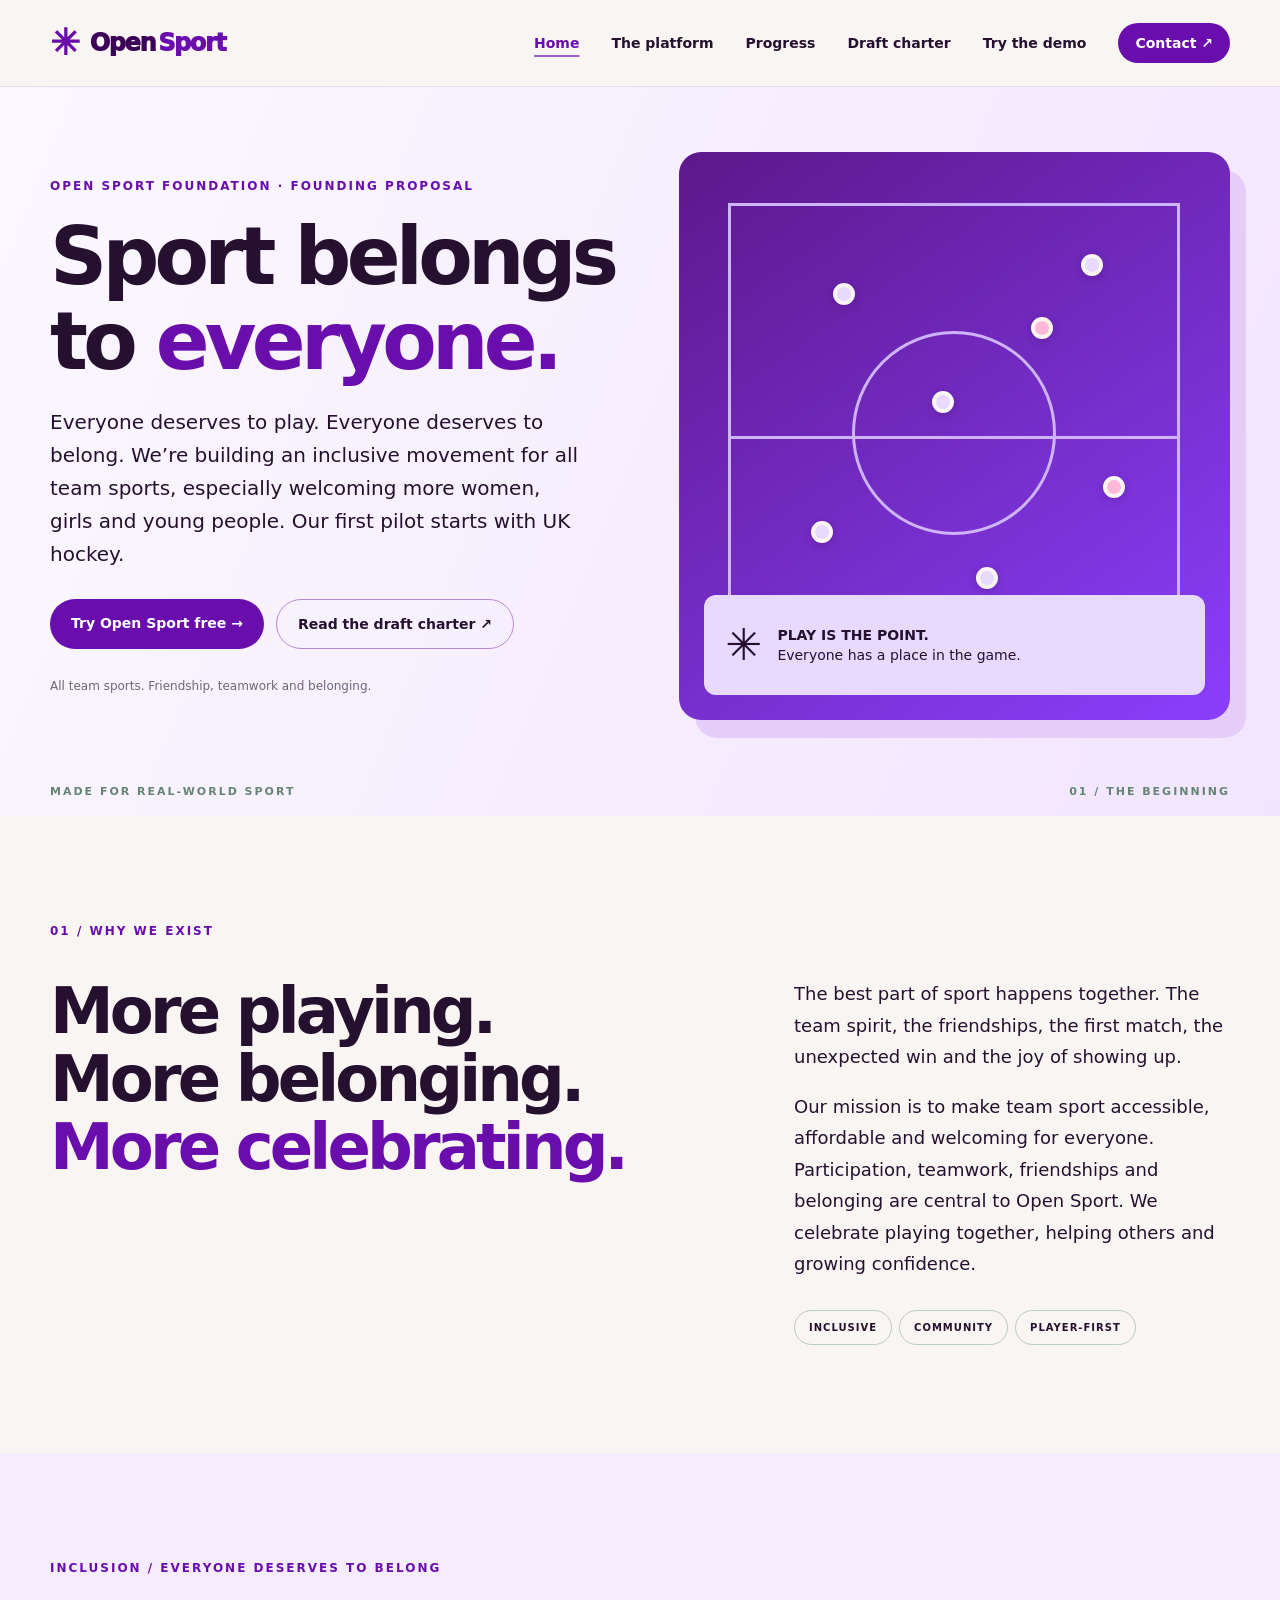
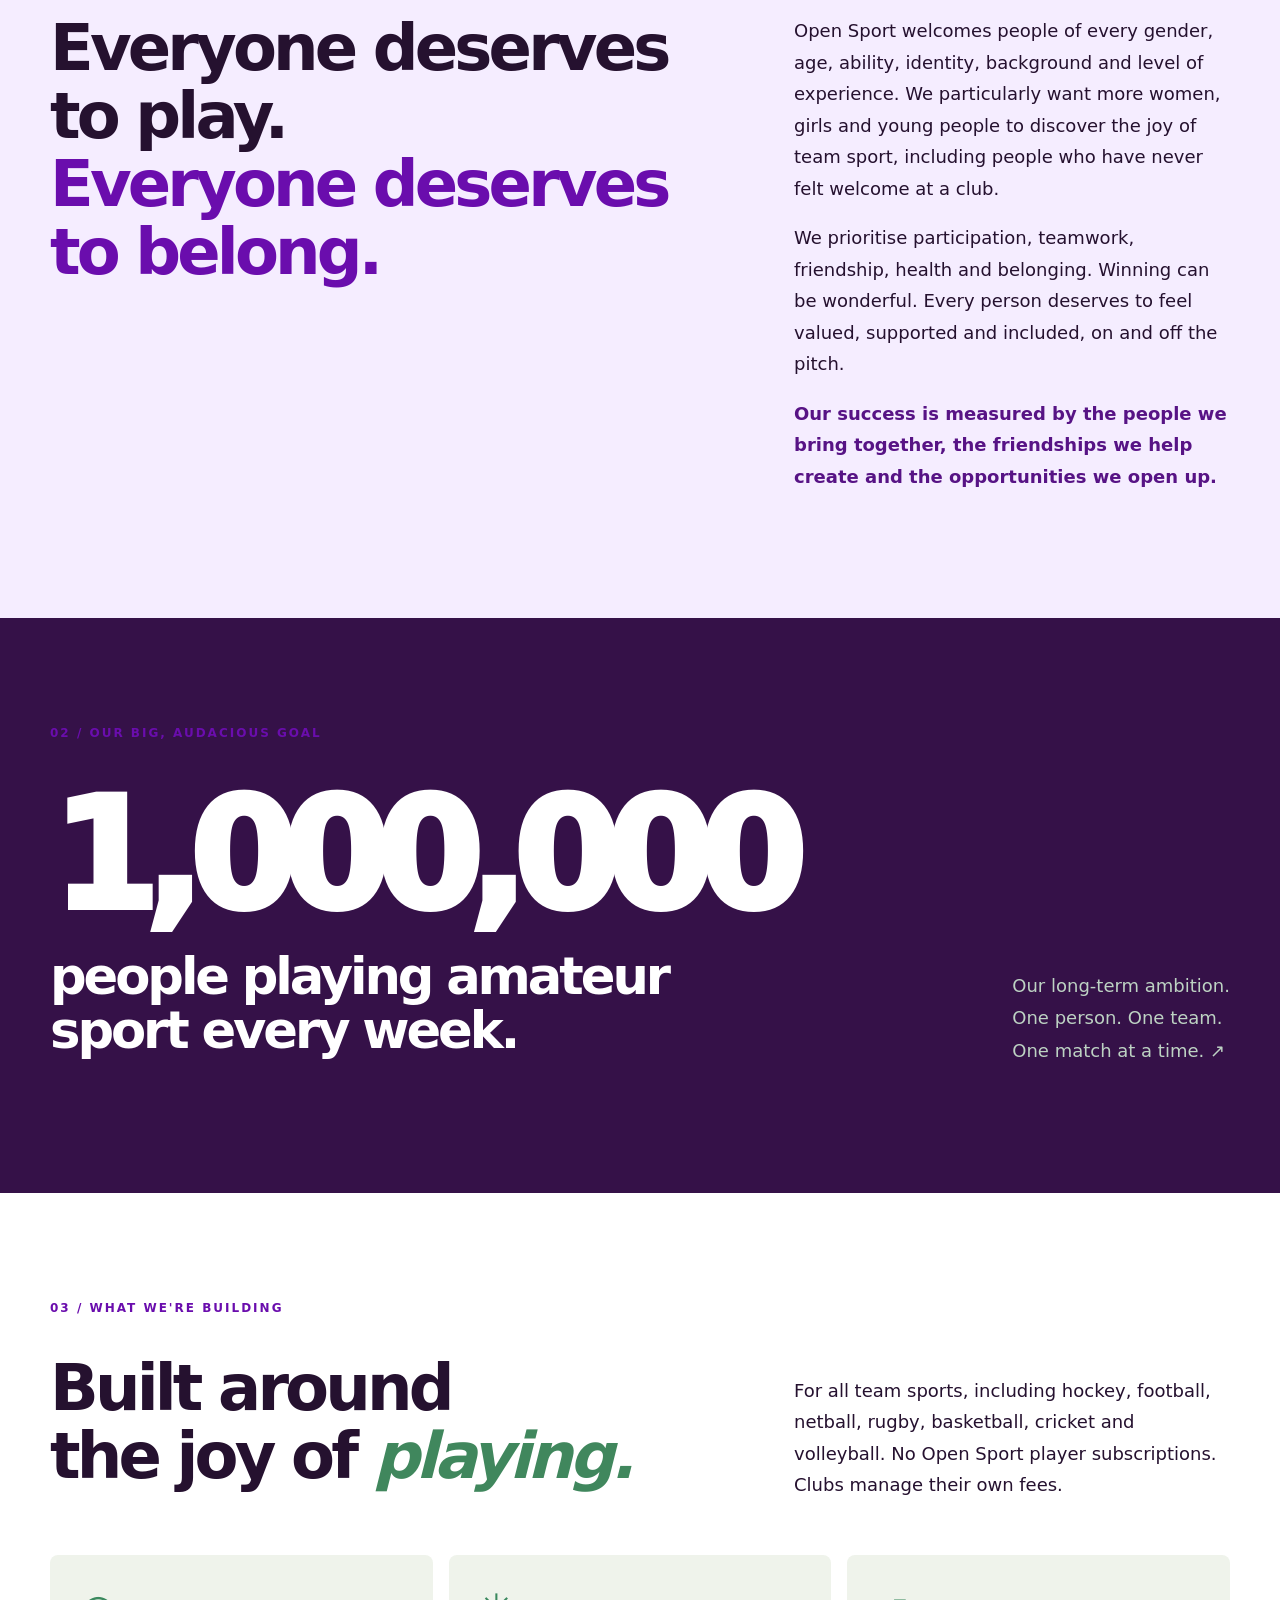
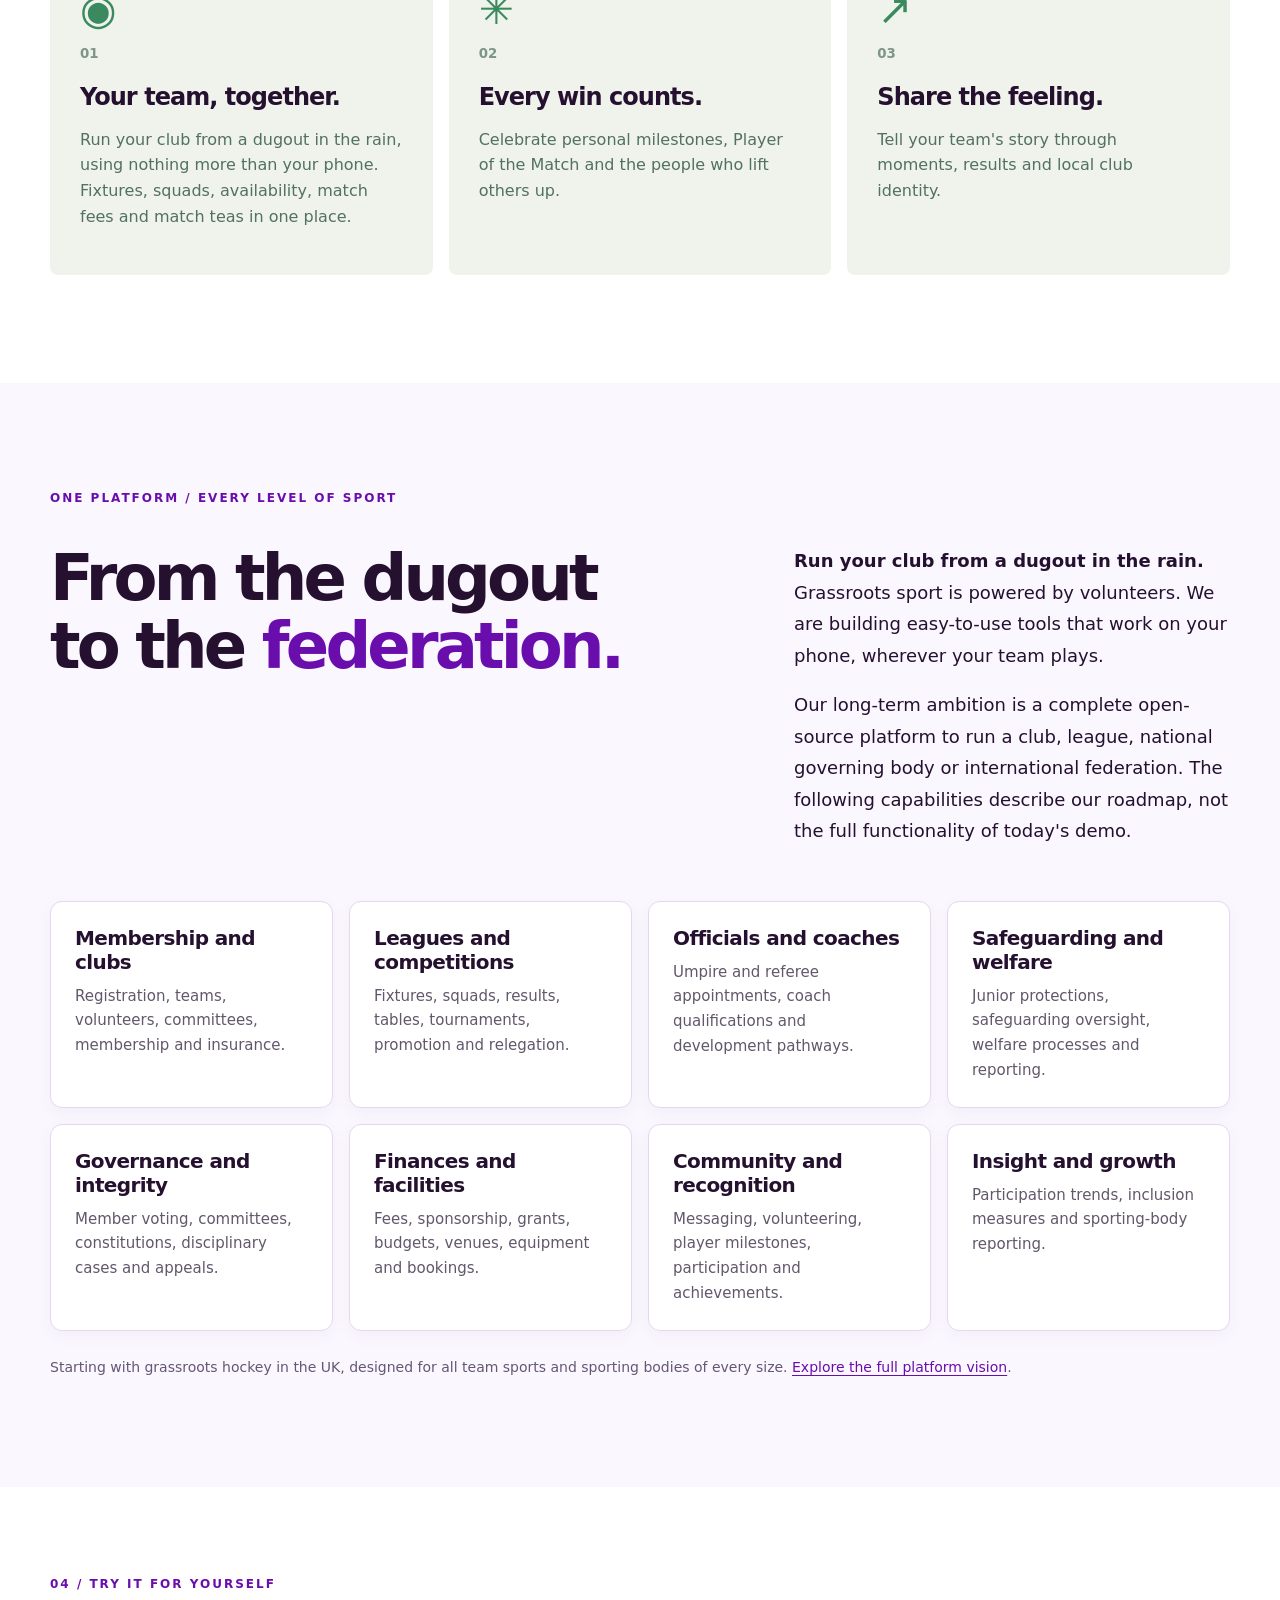
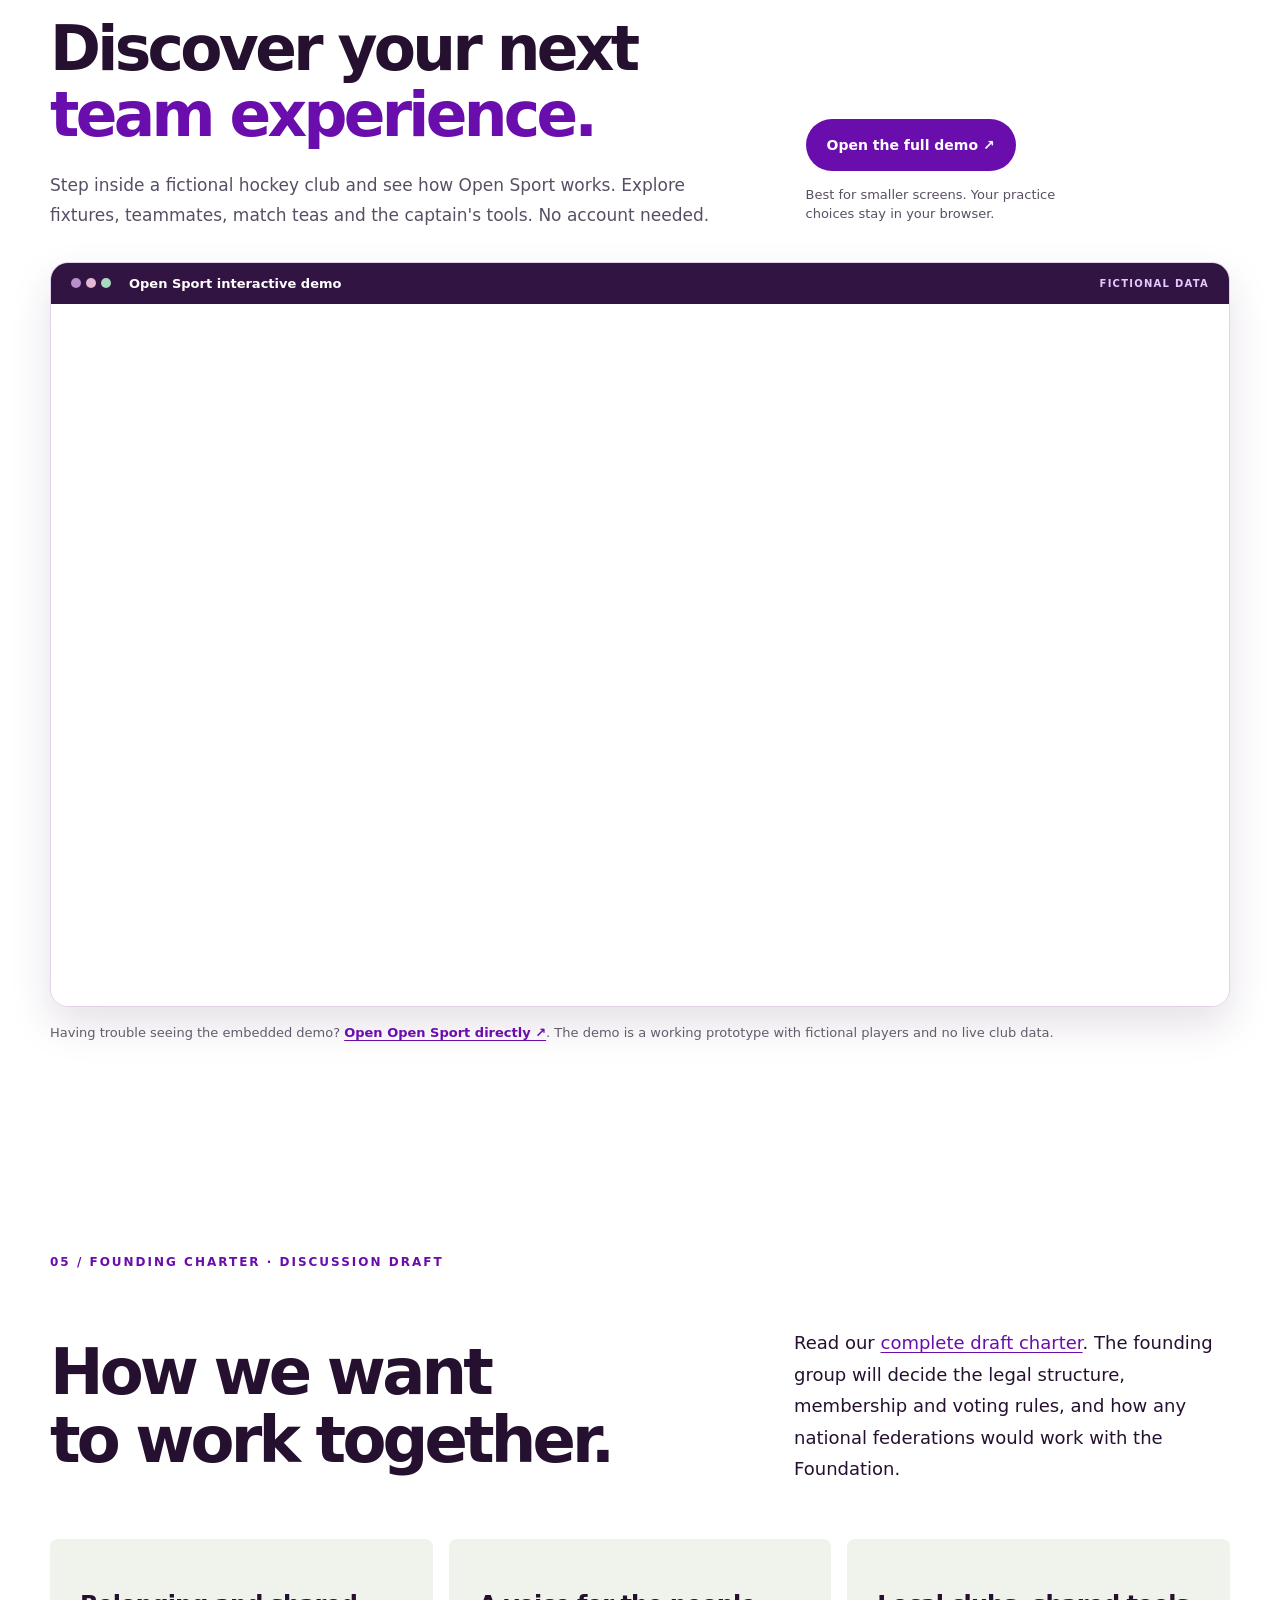
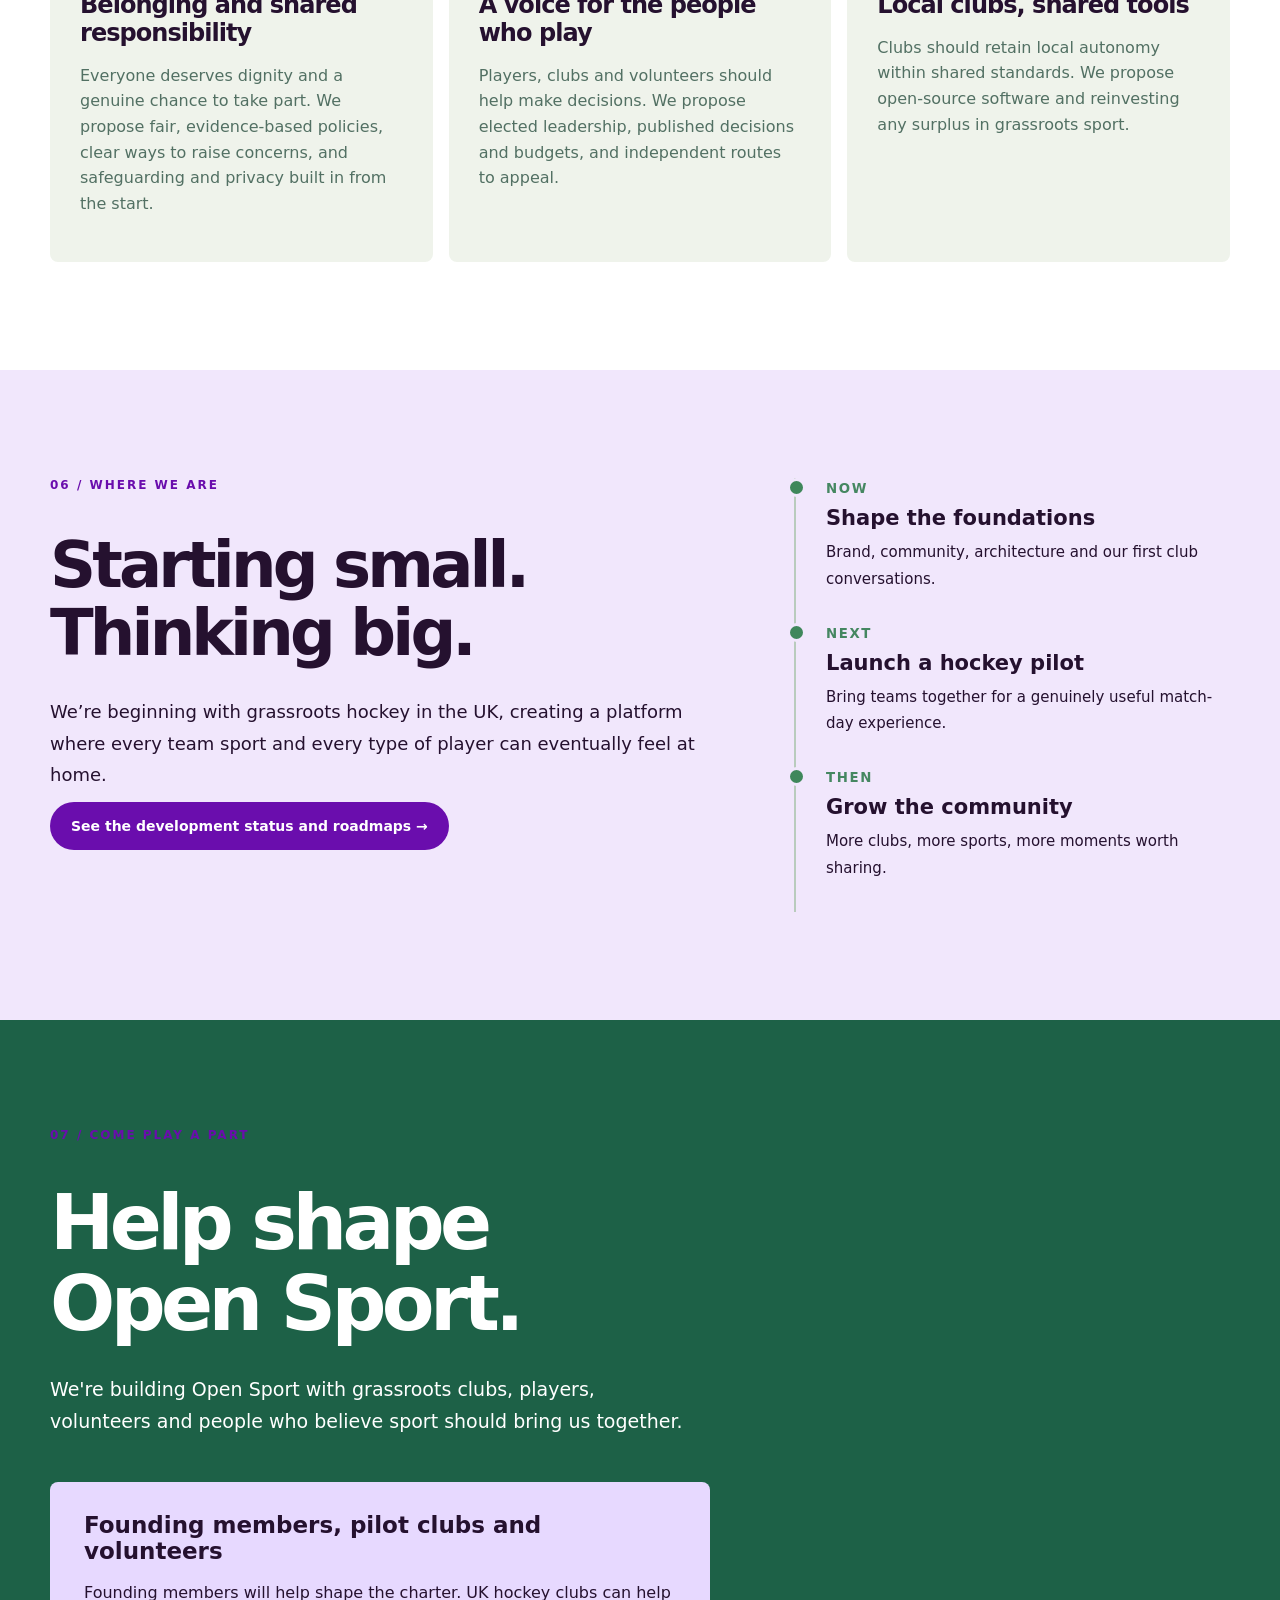
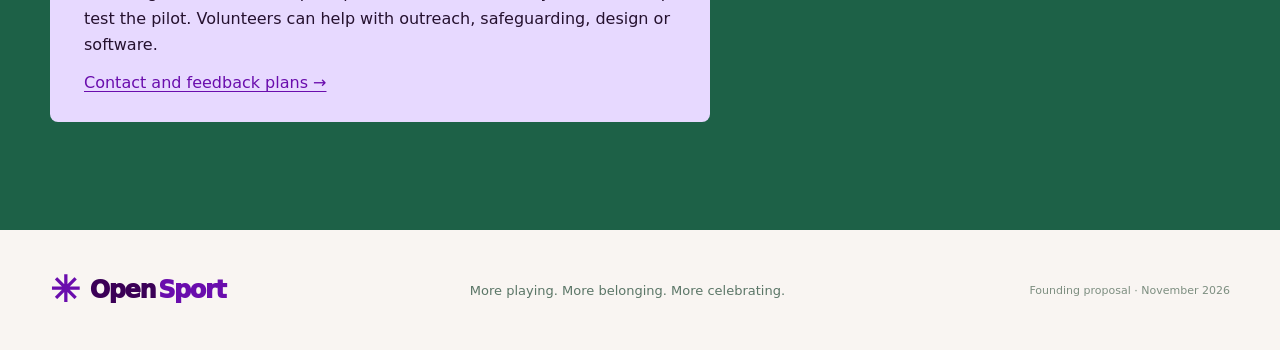
==== index.html @ 50b4176c "Merge pull request #4 from maddiemookins/feat/progress-contact-roadmaps Add transparent progress das" ====
<!doctype html>
<html lang="en-GB">
<head>
  <meta charset="utf-8">
  <meta name="viewport" content="width=device-width, initial-scale=1">
  <meta name="description" content="Open Sport is an inclusive community-owned movement and open-source platform for all team sports. Everyone deserves to play, make friends and belong.">
  <meta name="theme-color" content="#6A0DAD">
  <title>Open Sport Foundation | Sport belongs to everyone</title>
  <link rel="stylesheet" href="styles.css">
</head>
<body>
  <a class="skip-link" href="#main">Skip to content</a>
  <header class="site-header">
    <div class="shell nav">
      <a class="brand" href="#top" aria-label="Open Sport home"><span class="brand-mark" aria-hidden="true">✳</span>Open<span>Sport</span></a>
      <nav aria-label="Main navigation"><a href="index.html" aria-current="page">Home</a><a href="platform.html">The platform</a><a href="progress.html">Progress</a><a href="charter.html">Draft charter</a><a href="demo.html">Try the demo</a><a class="nav-join" href="contact.html">Contact ↗</a></nav>
    </div>
  </header>
  <main id="main">
    <section class="hero" id="top">
      <div class="shell hero-grid">
        <div class="hero-copy">
          <p class="eyebrow">OPEN SPORT FOUNDATION · FOUNDING PROPOSAL</p>
          <h1>Sport belongs<br>to <em>everyone.</em></h1>
          <p class="intro">Everyone deserves to play. Everyone deserves to belong. We’re building an inclusive movement for all team sports, especially welcoming more women, girls and young people. Our first pilot starts with UK hockey.</p>
          <div class="actions"><a class="button primary" href="demo.html">Try Open Sport free →</a><a class="button outline" href="charter.html">Read the draft charter ↗</a></div>
          <p class="small-note">All team sports. Friendship, teamwork and belonging.</p>
        </div>
        <div class="pitch-art" role="img" aria-label="Abstract purple playing field illustration with seven players represented by coloured dots">
          <div class="pitch-outline"></div><div class="centre-line"></div><div class="centre-circle"></div>
          <span class="player one"></span><span class="player two"></span><span class="player three"></span><span class="player four"></span><span class="player five"></span><span class="player six"></span><span class="player seven"></span>
          <div class="pitch-caption"><span>✳</span><div><strong>PLAY IS THE POINT.</strong><br>Everyone has a place in the game.</div></div>
        </div>
      </div>
      <div class="shell hero-foot"><span>MADE FOR REAL-WORLD SPORT</span><span>01 / THE BEGINNING</span></div>
    </section>
    <section class="section mission" id="mission"><div class="shell">
      <p class="kicker">01 / WHY WE EXIST</p>
      <div class="section-grid"><h2>More playing.<br>More belonging.<br><span class="accent">More celebrating.</span></h2><div class="body-copy"><p>The best part of sport happens together. The team spirit, the friendships, the first match, the unexpected win and the joy of showing up.</p><p>Our mission is to make team sport accessible, affordable and welcoming for everyone. Participation, teamwork, friendships and belonging are central to Open Sport. We celebrate playing together, helping others and growing confidence.</p><div class="tags"><span>INCLUSIVE</span><span>COMMUNITY</span><span>PLAYER-FIRST</span></div></div></div>
    </div></section>
    <section class="section inclusion-section" id="inclusion" aria-labelledby="inclusion-title"><div class="shell">
<p class="kicker">INCLUSION / EVERYONE DESERVES TO BELONG</p>
<div class="section-grid"><h2 id="inclusion-title">Everyone deserves to play.<br><span class="accent">Everyone deserves to belong.</span></h2>
<div class="body-copy"><p>Open Sport welcomes people of every gender, age, ability, identity, background and level of experience. We particularly want more women, girls and young people to discover the joy of team sport, including people who have never felt welcome at a club.</p>
<p>We prioritise participation, teamwork, friendship, health and belonging. Winning can be wonderful. Every person deserves to feel valued, supported and included, on and off the pitch.</p>
<p><strong>Our success is measured by the people we bring together, the friendships we help create and the opportunities we open up.</strong></p></div></div>
</div></section>
    <section class="goal section"><div class="shell goal-layout"><div><p class="kicker pale">02 / OUR BIG, AUDACIOUS GOAL</p><div class="million">1,000,000</div><h2>people playing amateur<br>sport every week.</h2></div><p>Our long-term ambition.<br>One person. One team.<br>One match at a time. ↗</p></div></section>
    <section class="section features" id="platform"><div class="shell">
      <p class="kicker">03 / WHAT WE'RE BUILDING</p>
      <div class="section-grid"><h2>Built around<br>the joy of <i>playing.</i></h2><p class="body-copy">For all team sports, including hockey, football, netball, rugby, basketball, cricket and volleyball. No Open Sport player subscriptions. Clubs manage their own fees.</p></div>
      <div class="cards">
        <article><div class="card-icon">◉</div><small>01</small><h3>Your team, together.</h3><p>Run your club from a dugout in the rain, using nothing more than your phone. Fixtures, squads, availability, match fees and match teas in one place.</p></article>
        <article><div class="card-icon">✳</div><small>02</small><h3>Every win counts.</h3><p>Celebrate personal milestones, Player of the Match and the people who lift others up.</p></article>
        <article><div class="card-icon">↗</div><small>03</small><h3>Share the feeling.</h3><p>Tell your team's story through moments, results and local club identity.</p></article>
      </div>
    </div></section>
    <section class="section sporting-bodies" id="sporting-bodies" aria-labelledby="bodies-title"><div class="shell">
<p class="kicker">ONE PLATFORM / EVERY LEVEL OF SPORT</p>
<div class="section-grid"><h2 id="bodies-title">From the dugout<br>to the <span class="accent">federation.</span></h2>
<div class="body-copy"><p><strong>Run your club from a dugout in the rain.</strong> Grassroots sport is powered by volunteers. We are building easy-to-use tools that work on your phone, wherever your team plays.</p><p>Our long-term ambition is a complete open-source platform to run a club, league, national governing body or international federation. The following capabilities describe our roadmap, not the full functionality of today's demo.</p></div></div>
<div class="capability-grid">
<article><h3>Membership and clubs</h3><p>Registration, teams, volunteers, committees, membership and insurance.</p></article>
<article><h3>Leagues and competitions</h3><p>Fixtures, squads, results, tables, tournaments, promotion and relegation.</p></article>
<article><h3>Officials and coaches</h3><p>Umpire and referee appointments, coach qualifications and development pathways.</p></article>
<article><h3>Safeguarding and welfare</h3><p>Junior protections, safeguarding oversight, welfare processes and reporting.</p></article>
<article><h3>Governance and integrity</h3><p>Member voting, committees, constitutions, disciplinary cases and appeals.</p></article>
<article><h3>Finances and facilities</h3><p>Fees, sponsorship, grants, budgets, venues, equipment and bookings.</p></article>
<article><h3>Community and recognition</h3><p>Messaging, volunteering, player milestones, participation and achievements.</p></article>
<article><h3>Insight and growth</h3><p>Participation trends, inclusion measures and sporting-body reporting.</p></article>
</div><p class="roadmap-note">Starting with grassroots hockey in the UK, designed for all team sports and sporting bodies of every size. <a class="inline-link" href="platform.html">Explore the full platform vision</a>.</p>
</div></section>
    <section class="section demo-showcase" id="try-demo" aria-labelledby="try-demo-title">
      <div class="shell">
        <p class="kicker">04 / TRY IT FOR YOURSELF</p>
        <div class="demo-intro">
          <div>
            <h2 id="try-demo-title">Discover your next<br><span class="accent">team experience.</span></h2>
            <p>Step inside a fictional hockey club and see how Open Sport works. Explore fixtures, teammates, match teas and the captain's tools. No account needed.</p>
          </div>
          <div class="demo-cta">
            <a class="button primary" href="https://open-sport-app.pages.dev/" target="_blank" rel="noopener noreferrer">Open the full demo ↗ <span class="visually-hidden">(opens in a new tab)</span></a>
            <p>Best for smaller screens. Your practice choices stay in your browser.</p>
          </div>
        </div>
        <div class="demo-frame-shell">
          <div class="demo-frame-toolbar"><div class="demo-browser-dot" aria-hidden="true"><i></i><i></i><i></i></div><strong>Open Sport interactive demo</strong><span>FICTIONAL DATA</span></div>
          <iframe class="demo-frame" title="Explore the Open Sport fictional interactive player demo" src="https://open-sport-app.pages.dev/" loading="lazy" referrerpolicy="strict-origin-when-cross-origin"></iframe>
        </div>
        <p class="demo-fallback">Having trouble seeing the embedded demo? <a href="https://open-sport-app.pages.dev/" target="_blank" rel="noopener noreferrer">Open Open Sport directly ↗</a>. The demo is a working prototype with fictional players and no live club data.</p>
      </div>
    </section>
    <section class="section features" id="charter" aria-labelledby="charter-title"><div class="shell">
      <p class="kicker">05 / FOUNDING CHARTER · DISCUSSION DRAFT</p>
      <div class="section-grid">
        <h2 id="charter-title">How we want<br>to work together.</h2>
        <p class="body-copy">Read our <a class="inline-link" href="charter.html">complete draft charter</a>. The founding group will decide the legal structure, membership and voting rules, and how any national federations would work with the Foundation.</p>
      </div>
      <div class="cards">
        <article><h3>Belonging and shared responsibility</h3><p>Everyone deserves dignity and a genuine chance to take part. We propose fair, evidence-based policies, clear ways to raise concerns, and safeguarding and privacy built in from the start.</p></article>
        <article><h3>A voice for the people who play</h3><p>Players, clubs and volunteers should help make decisions. We propose elected leadership, published decisions and budgets, and independent routes to appeal.</p></article>
        <article><h3>Local clubs, shared tools</h3><p>Clubs should retain local autonomy within shared standards. We propose open-source software and reinvesting any surplus in grassroots sport.</p></article>
      </div>
    </div></section>
    <section class="section progress" id="progress"><div class="shell section-grid">
      <div><p class="kicker">06 / WHERE WE ARE</p><h2>Starting small.<br>Thinking big.</h2><p>We’re beginning with grassroots hockey in the UK, creating a platform where every team sport and every type of player can eventually feel at home.</p><p><a class="button primary" href="progress.html">See the development status and roadmaps →</a></p></div>
      <div class="timeline">
        <div><small>NOW</small><h3>Shape the foundations</h3><p>Brand, community, architecture and our first club conversations.</p></div>
        <div><small>NEXT</small><h3>Launch a hockey pilot</h3><p>Bring teams together for a genuinely useful match-day experience.</p></div>
        <div><small>THEN</small><h3>Grow the community</h3><p>More clubs, more sports, more moments worth sharing.</p></div>
      </div>
    </div></section>
    <section class="section join" id="involved"><div class="shell">
      <p class="kicker pale">07 / COME PLAY A PART</p><h2>Help shape<br>Open Sport.</h2>
      <p>We're building Open Sport with grassroots clubs, players, volunteers and people who believe sport should bring us together.</p>
      <div class="join-card"><strong>Founding members, pilot clubs and volunteers</strong><p>Founding members will help shape the charter. UK hockey clubs can help test the pilot. Volunteers can help with outreach, safeguarding, design or software.</p><a class="inline-link" href="contact.html">Contact and feedback plans →</a></div>
    </div></section>
  </main>
  <footer><div class="shell footer"><a class="brand" href="#top"><span class="brand-mark" aria-hidden="true">✳</span>Open<span>Sport</span></a><p>More playing. More belonging. More celebrating.</p><small>Founding proposal · November 2026</small></div></footer>
</body>
</html>
---- styles.css ----
:root{--ink:#351148;--dark:#351148;--green:#6A0DAD;--lime:#E7D9FF;--cream:#F9F5F2;--white:#fff;--muted:#587268;--line:#d5ded3}*{box-sizing:border-box}html{scroll-behavior:smooth}body{margin:0;background:var(--cream);color:var(--ink);font-family:Inter,ui-sans-serif,system-ui,-apple-system,"Segoe UI",Arial,sans-serif}a{color:inherit;text-decoration:none}a:focus-visible{outline:3px solid #e69c27;outline-offset:4px}.shell{width:min(1180px,calc(100% - 48px));margin:auto}.skip-link{position:absolute;left:14px;top:-80px;padding:10px;background:white;z-index:20}.skip-link:focus{top:12px}.site-header{background:var(--cream);position:relative;z-index:5;border-bottom:1px solid #dde3d8}.nav{min-height:86px;display:flex;align-items:center;justify-content:space-between;gap:20px}.brand{display:inline-flex;align-items:center;gap:3px;font-weight:950;font-size:24px;letter-spacing:-1.4px;white-space:nowrap}.brand>span:last-child{color:#8A3FFC}.brand-mark{font-size:36px;color:#8A3FFC;margin-right:8px;line-height:1}.nav nav{display:flex;align-items:center;gap:32px;font-size:14px;font-weight:650}.nav nav a:hover{color:#6A0DAD}.nav-join{padding:12px 17px;border-radius:5px;background:var(--ink);color:white!important}.hero{background:#F1E7FC}.hero-grid{display:grid;grid-template-columns:1fr 0.95fr;gap:48px;min-height:620px;align-items:center;padding:65px 0}.eyebrow,.kicker{letter-spacing:2px;font-weight:800;font-size:12px}.eyebrow{color:#7E36B0}.hero h1,h2{font-weight:900;letter-spacing:-.06em;line-height:1.06}.hero h1{font-size:clamp(55px,6.2vw,94px);margin:22px 0}.hero h1 em,.join h2 em{font-style:normal;color:#8A3FFC}.intro{font-size:20px;line-height:1.65;max-width:530px}.actions{display:flex;flex-wrap:wrap;gap:12px;margin:28px 0}.button{padding:16px 21px;font-weight:750;font-size:14px;border-radius:5px}.button.primary{background:var(--ink);color:white}.button.outline{border:1px solid #8da89a}.small-note{font-size:12px;color:var(--muted);margin-top:30px}.pitch-art{position:relative;aspect-ratio:1/1.03;border-radius:12px;background:#681e9f;overflow:hidden;box-shadow:16px 18px 0 #E0BFFF}.pitch-outline{position:absolute;inset:9%;border:3px solid #D9B6F7}.centre-line{position:absolute;left:9%;right:9%;top:50%;height:3px;background:#D9B6F7}.centre-circle{position:absolute;width:37%;aspect-ratio:1;border:3px solid #D9B6F7;border-radius:50%;left:31.5%;top:31.5%}.player{position:absolute;width:22px;height:22px;border:4px solid #FAF4FF;border-radius:50%;background:var(--lime);box-shadow:0 2px 8px #102b2450}.one{left:28%;top:23%}.two{left:64%;top:29%;background:#ffb78e}.three{left:46%;top:42%}.four{left:77%;top:57%;background:#ffb78e}.five{left:24%;top:65%}.six{left:54%;top:73%}.seven{left:73%;top:18%}.pitch-caption{position:absolute;bottom:25px;left:25px;right:25px;background:var(--lime);display:flex;align-items:center;gap:15px;padding:18px 22px;border-radius:5px;font-size:14px;line-height:1.45}.pitch-caption>span{font-size:44px}.hero-foot{display:flex;justify-content:space-between;padding-bottom:18px;color:#668474;font-size:11px;font-weight:800;letter-spacing:2px}.section{padding:108px 0}.section-grid{display:grid;grid-template-columns:1.2fr .8fr;gap:90px;align-items:start}.kicker{color:#6d8178;margin:0 0 40px}.section h2{font-size:clamp(36px,5vw,67px);margin:0 0 28px}.accent{color:#39865d}.body-copy,.mission p:not(.kicker),.progress p:not(.kicker){font-size:18px;line-height:1.75}.body-copy p{margin-top:0}.tags{display:flex;gap:7px;flex-wrap:wrap;margin-top:30px}.tags span{border:1px solid #bbccc0;border-radius:25px;padding:8px 14px;font-size:10px;font-weight:850;letter-spacing:1px}.goal{background:#351148;color:white}.goal-layout{display:flex;justify-content:space-between;align-items:end;gap:40px}.pale{color:#9cb8a7}.million{font-size:clamp(75px,12vw,170px);letter-spacing:-.09em;font-weight:950;line-height:1}.million span{color:var(--lime)}.goal h2{font-size:clamp(32px,4vw,55px);margin-top:15px}.goal-layout>p{font-size:18px;line-height:1.8;color:#bdd2c3;max-width:280px}.features{background:#fff}.features .section-grid{align-items:end;margin-bottom:36px}.features i{color:#40875d}.cards{display:grid;grid-template-columns:repeat(3,1fr);gap:16px}.cards article{background:#eff3eb;border-radius:8px;padding:30px;min-height:285px}.card-icon{font-size:42px;color:#3b895e}.cards small{display:block;margin-top:12px;font-weight:800;color:#7e9687}.cards h3{font-size:24px;letter-spacing:-.04em;margin:22px 0 8px}.cards p{line-height:1.6;color:#527063}.progress{background:#F1E7FC}.timeline{border-left:2px solid #b9cbbd;padding-left:30px}.timeline>div{position:relative;padding-bottom:31px}.timeline>div:before{content:'';position:absolute;left:-39px;top:0;width:13px;height:13px;border-radius:50%;background:#3f875b;border:3px solid #F1E7FC}.timeline small{color:#458761;font-weight:900;letter-spacing:1.6px}.timeline h3{margin:9px 0;font-size:21px}.timeline p{font-size:15px!important;margin:0}.join{background:#1d6147;color:white}.join h2{font-size:clamp(45px,6vw,83px)}.join h2 em{color:var(--lime)}.join>div>p:not(.kicker){font-size:19px;line-height:1.7;max-width:640px}.join-card{background:var(--lime);color:var(--ink);padding:30px 34px;max-width:660px;margin-top:45px;border-radius:8px}.join-card strong{font-size:23px}.join-card p{line-height:1.6}.join-card span{font-weight:900;font-size:12px;letter-spacing:1px}.footer{display:flex;justify-content:space-between;align-items:center;gap:20px;min-height:120px}.footer p{font-size:13px;color:#5b7667}.footer small{font-size:11px;color:#7d8e80}@media(max-width:900px){.hero-grid,.section-grid{grid-template-columns:1fr;gap:40px}.hero-grid{padding:45px 0}.pitch-art{max-width:580px;width:100%}.goal-layout{align-items:start;flex-direction:column}.cards{grid-template-columns:1fr}.nav nav{gap:15px}.section{padding:80px 0}}@media(max-width:600px){.shell{width:min(100% - 30px,1180px)}.nav{min-height:72px;align-items:start;padding:15px 0;flex-direction:column}.nav nav{flex-wrap:wrap;gap:15px;font-size:12px}.nav-join{padding:9px}.brand{font-size:22px}.hero h1{font-size:clamp(46px,12vw,70px)}.intro{font-size:17px}.pitch-art{box-shadow:8px 8px 0 #E0BFFF}.pitch-caption{bottom:12px;left:12px;right:12px;padding:12px;font-size:11px}.section h2{font-size:40px}.million{font-size:clamp(65px,14vw,92px)}.footer{align-items:start;flex-direction:column;padding:25px 0}.cards article{min-height:auto}}@media(prefers-reduced-motion:reduce){html{scroll-behavior:auto}}


/* Open Sport bold purple identity, approved November 2026 */
:root{
 --ink:#25112F;--dark:#3B0057;--green:#6A0DAD;--lime:#E7D9FF;
 --cream:#F9F5F2;--white:#fff;--muted:#706578;--line:#E8DDEF;
 --purple:#6A0DAD;--plum:#3B0057;--violet:#8A3FFC;--lilac:#E7D9FF;
}
body{background:var(--cream);color:var(--ink)}
.hero{background:linear-gradient(112deg,#FBF8FF 0%,#F2E5FF 100%)}
.brand{color:var(--plum);font-family:"Poppins",Inter,system-ui,sans-serif}
.brand>span:last-child{color:var(--purple)}
.brand-mark{color:var(--purple)}
.hero h1,.section h2,.join h2{font-family:"Poppins",Inter,system-ui,sans-serif}
.hero h1 em,.join h2 em,.accent{color:var(--purple)}
.button.primary,.nav-join{background:var(--purple);border-radius:40px;color:white}
.button.outline{border-color:#B88AD4;border-radius:40px}
.button:hover,.nav-join:hover{filter:brightness(1.07)}
.eyebrow,.kicker{color:var(--purple)}
.pitch-art{background:linear-gradient(145deg,#5C188B,#8A3FFC);box-shadow:16px 18px 0 #E5CFFA;border-radius:22px}
.pitch-outline,.centre-circle{border-color:#CEB4FB}
.centre-line{background:#CEB4FB}
.player{background:#E7D9FF;border-color:#F9F5F2;box-shadow:0 2px 8px #3B005740}
.player.two,.player.four{background:#FFB8D7}
.pitch-caption{border-radius:12px}
.site-header{border-color:#EADDF1}
.nav nav a:hover{color:var(--purple)}
a:focus-visible{outline-color:#8A3FFC}

/* Account-free interactive demo embedded from the always-current player app. */
.visually-hidden{position:absolute;width:1px;height:1px;padding:0;margin:-1px;overflow:hidden;clip:rect(0,0,0,0);white-space:nowrap;border:0}
.demo-showcase{background:#fff;padding:90px 0 104px}
.demo-showcase .kicker{margin-bottom:25px}
.demo-intro{display:grid;grid-template-columns:minmax(0,1.25fr) minmax(250px,.75fr);align-items:end;gap:48px;margin-bottom:32px}
.demo-intro h2{font-size:clamp(36px,4.8vw,64px);line-height:1.08;margin:0 0 23px}
.demo-intro p{font-size:17px;line-height:1.72;color:#594f64;margin:0;max-width:670px}
.demo-cta{display:flex;align-items:flex-start;flex-direction:column;gap:14px;padding-bottom:6px}
.demo-cta .button{display:inline-flex;align-items:center;justify-content:center;min-height:52px}
.demo-cta p{font-size:13px;max-width:290px;line-height:1.5}
.demo-frame-shell{overflow:hidden;border-radius:18px;background:#faf8fd;border:1px solid #e0d3e9;box-shadow:0 18px 40px #36134820}
.demo-frame-toolbar{display:flex;align-items:center;gap:18px;padding:13px 20px;background:#321442;color:white;font-size:13px}
.demo-frame-toolbar strong{flex:1}
.demo-frame-toolbar>span{color:#e3c9fd;font-weight:800;font-size:10px;letter-spacing:1.25px}
.demo-browser-dot{display:flex;gap:5px}.demo-browser-dot i{display:block;width:10px;height:10px;border-radius:50%;background:#b890ca}
.demo-browser-dot i:nth-child(2){background:#e3b8d3}.demo-browser-dot i:nth-child(3){background:#a7dabe}
.demo-frame{display:block;width:100%;height:min(78vh,820px);min-height:590px;border:0;background:#fff}
.demo-fallback{margin:15px 0 0;font-size:13px;line-height:1.65;color:#655b6c}
.demo-fallback a{font-weight:800;color:#6A0DAD;text-decoration:underline;text-underline-offset:3px}
.demo-fallback a:focus-visible{outline:3px solid #8A3FFC;outline-offset:3px}
@media(max-width:900px){.demo-intro{grid-template-columns:1fr;gap:22px}.demo-frame{height:680px;min-height:500px}}
@media(max-width:600px){.demo-showcase{padding:65px 0}.demo-intro p{font-size:15px}.demo-frame-toolbar{padding:12px;gap:9px}.demo-frame-toolbar strong{font-size:11px}.demo-frame-toolbar>span{font-size:9px}.demo-frame{height:610px;min-height:450px}.demo-browser-dot i{width:7px;height:7px}}

/* Inclusion and cross-sport platform vision */
.inclusion-section{background:#f5edff}
.inclusion-section strong{color:#571385}
.sporting-bodies{background:#faf7ff}
.sporting-bodies .section-grid{margin-bottom:36px}
.capability-grid{display:grid;grid-template-columns:repeat(4,minmax(0,1fr));gap:16px}
.capability-grid article{background:#fff;border:1px solid #e6d7f0;border-radius:12px;padding:24px;box-shadow:0 5px 18px #3511480a}
.capability-grid h3{font-size:20px;margin:0 0 10px;letter-spacing:-.03em}
.capability-grid p{font-size:15px;line-height:1.65;color:#62576b;margin:0}
.roadmap-note{font-size:14px;line-height:1.65;color:#655675;margin:25px 0 0}
@media(max-width:1050px){.capability-grid{grid-template-columns:repeat(2,minmax(0,1fr))}}
@media(max-width:600px){.capability-grid{grid-template-columns:1fr}.capability-grid article{padding:22px}}

/* Foundation multi-page navigation and long-form charter */
.nav nav a[aria-current="page"]{color:var(--purple);text-decoration:underline;text-decoration-color:#9b61c7;text-underline-offset:7px;text-decoration-thickness:2px}
.nav nav a.nav-join[aria-current="page"]{color:#fff}
.charter-heading{padding:90px 0 78px;background:linear-gradient(112deg,#fbf8ff,#f2e5ff)}
.charter-heading h1{font-family:"Poppins",Inter,system-ui,sans-serif;font-size:clamp(44px,6vw,82px);line-height:1.09;letter-spacing:-.055em;margin:18px 0 24px;max-width:920px}
.charter-heading h1 em{font-style:normal;color:var(--purple)}
.charter-heading p:not(.eyebrow){max-width:800px;font-size:18px;line-height:1.7}
.charter-heading .charter-lead{font-size:clamp(20px,2.5vw,27px)!important;color:var(--plum)}
.charter-layout{display:grid;grid-template-columns:240px minmax(0,1fr);gap:70px;padding-top:72px;padding-bottom:105px}
.charter-toc{position:sticky;top:24px;align-self:start;display:flex;flex-direction:column;gap:13px;padding:24px;background:#f2e5ff;border-radius:12px}
.charter-toc strong{color:var(--plum);margin-bottom:5px}
.charter-toc a{font-size:14px;line-height:1.4;color:#513b63}
.charter-toc a:hover,.inline-link{color:var(--purple);text-decoration:underline;text-underline-offset:3px}
.charter-article{max-width:790px;font-size:18px;line-height:1.8}
.charter-article>p:first-child{font-size:22px;line-height:1.65}
.charter-article section{padding-top:28px;margin-top:24px;border-top:1px solid #e8ddef;scroll-margin-top:20px}
.charter-article h2{font-size:clamp(30px,3.8vw,43px);line-height:1.15;margin:20px 0}
.charter-article p{margin:0 0 20px}
.charter-capabilities{padding-left:25px;margin:18px 0 28px}
.charter-capabilities li{margin:0 0 15px;padding-left:4px}
@media(max-width:900px){.charter-layout{grid-template-columns:1fr;gap:30px;padding-top:40px}.charter-toc{position:static;display:grid;grid-template-columns:repeat(2,minmax(0,1fr))}.charter-toc strong{grid-column:1/-1}.charter-heading{padding:60px 0}}
@media(max-width:600px){.charter-toc{grid-template-columns:1fr}.charter-article{font-size:16px}.charter-heading p:not(.eyebrow){font-size:16px}.charter-article>p:first-child{font-size:19px}}


/* Status report and future roadmap. */
.status-asof{font-size:14px;line-height:1.6;color:#62576b}
.progress-board{background:#fff}
.progress-board h2,.roadmap-section h2,.contact-planning h2{font-size:clamp(34px,5vw,62px)}
.progress-explainer{max-width:900px;font-size:16px;line-height:1.8;color:#5f5269}
.progress-table-wrap{overflow-x:auto;border:1px solid #e2d3ed;border-radius:16px;background:#fff;margin:27px 0;box-shadow:0 8px 24px #3b00570c}
.progress-table{border-collapse:collapse;width:100%;min-width:680px;font-size:15px;text-align:left}
.progress-table caption{position:absolute;width:1px;height:1px;overflow:hidden;clip:rect(0,0,0,0)}
.progress-table th,.progress-table td{border-bottom:1px solid #eee3f4;padding:17px 20px;text-align:left;vertical-align:top;line-height:1.5}
.progress-table thead th{background:#f2e6fc;color:#3b0057;font-weight:850}
.progress-table tbody tr:last-child>*{border-bottom:0}
.progress-table tbody th{font-weight:750;width:29%}
.progress-table td:nth-child(2){width:205px}
.progress-table tbody tr:nth-child(even){background:#fcf9ff}
.status-badge{display:inline-block;padding:5px 10px;border-radius:40px;font-weight:800;font-size:12px;white-space:nowrap}
.status-badge.demo{background:#e8f4ea;color:#215c3c}
.status-badge.testing{background:#f2e9ff;color:#5d1c87}
.status-badge.attention{background:#fff0d9;color:#864300}
.roadmap-section{background:#f5edff}
.roadmap-columns{display:grid;grid-template-columns:repeat(3,minmax(0,1fr));gap:20px;margin:28px 0}
.roadmap-columns article{background:#fff;border:1px solid #e3d2ed;border-radius:16px;padding:28px;min-width:0}
.roadmap-columns h3{font-size:24px;letter-spacing:-.035em;margin:14px 0}
.roadmap-columns p,.roadmap-columns li{font-size:15px;line-height:1.65;color:#5e5369}
.roadmap-columns ul{padding-left:20px}
.roadmap-columns li{margin-bottom:9px}
.roadmap-tag{font-size:11px;letter-spacing:1.4px;font-weight:900;color:#7123ad}
.roadmap-state{font-weight:800;color:#5c168d!important;margin-top:28px}
.contact-planning{background:#fff}
.contact-policy{border-left:5px solid #8a3ffc;background:#f8f3fc;padding:24px 30px;border-radius:0 12px 12px 0;max-width:930px;margin:32px 0}
.contact-policy h3{font-size:22px;margin:0 0 12px}
.contact-policy p{line-height:1.75;color:#574b61}
@media(max-width:950px){.roadmap-columns{grid-template-columns:1fr}.roadmap-columns article{padding:24px}}
@media(max-width:600px){.progress-table th,.progress-table td{padding:13px 14px}.progress-table{font-size:14px}.contact-policy{padding:20px}}
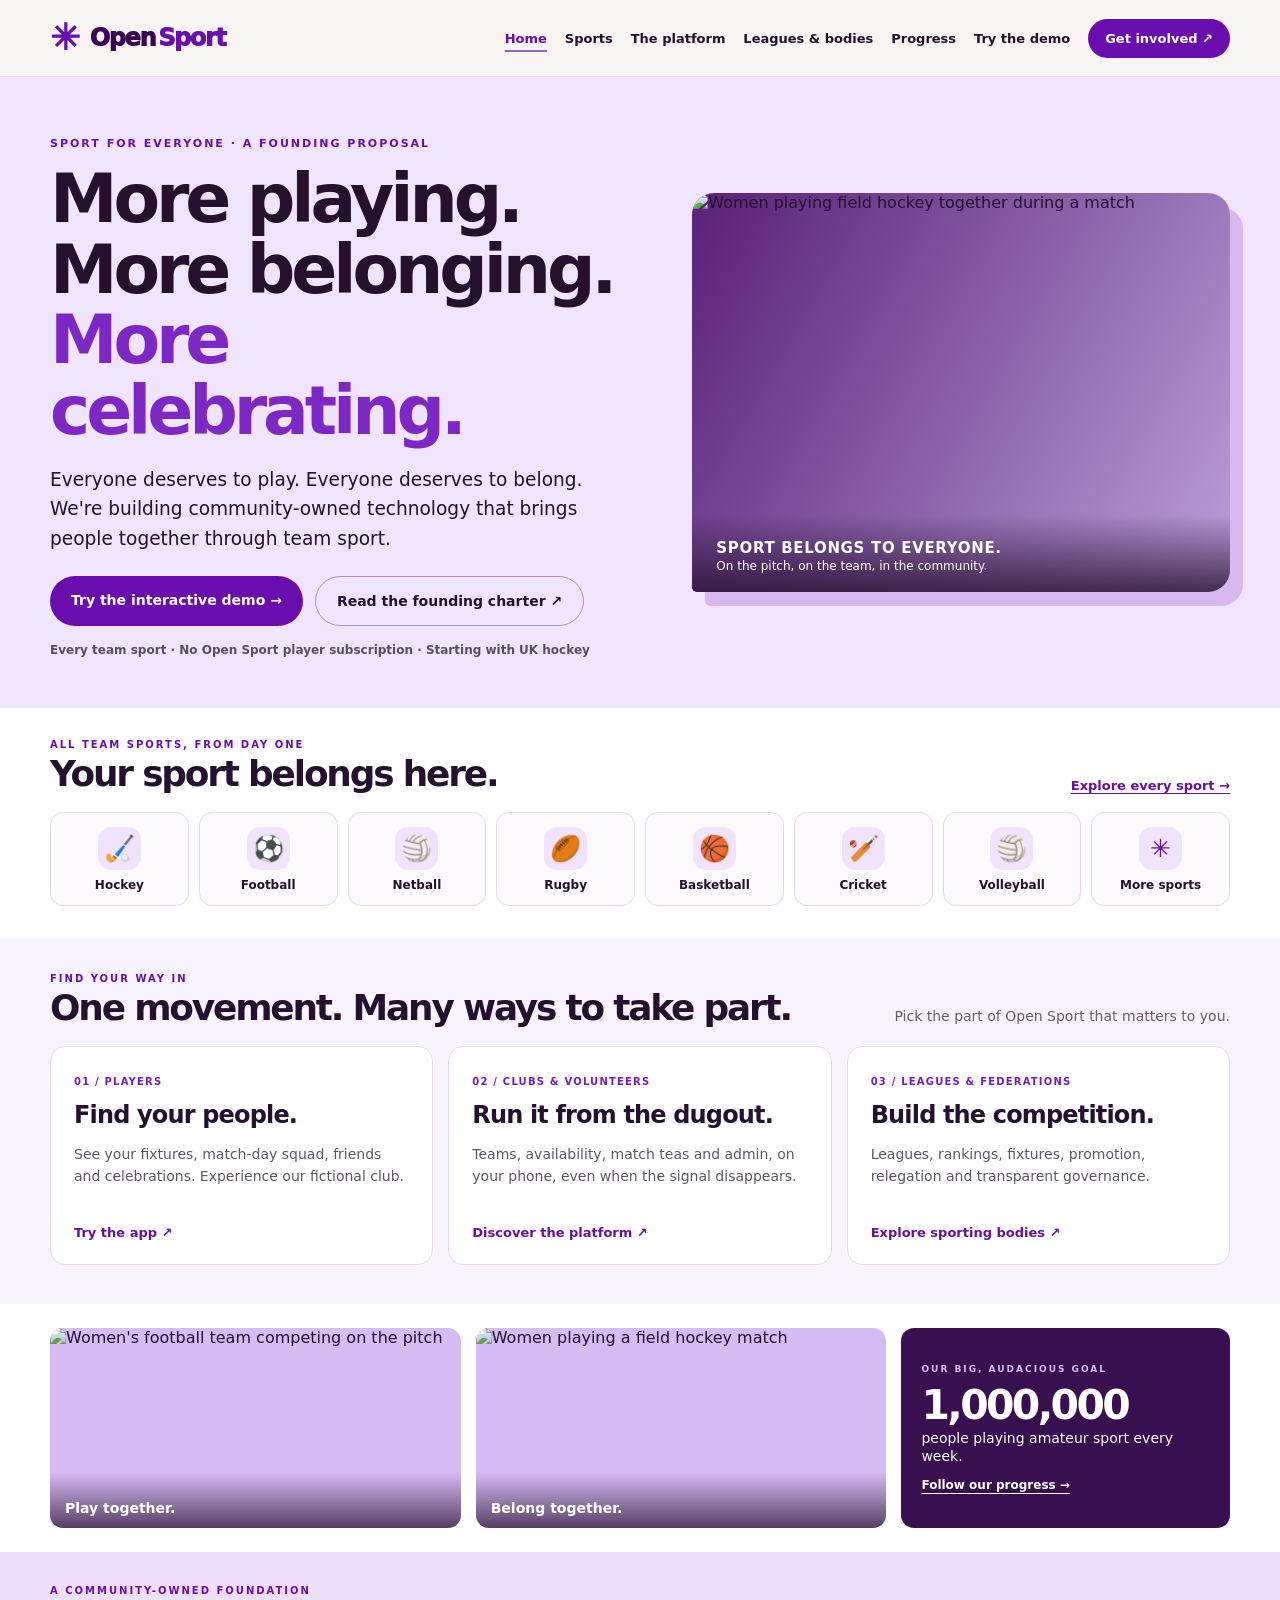
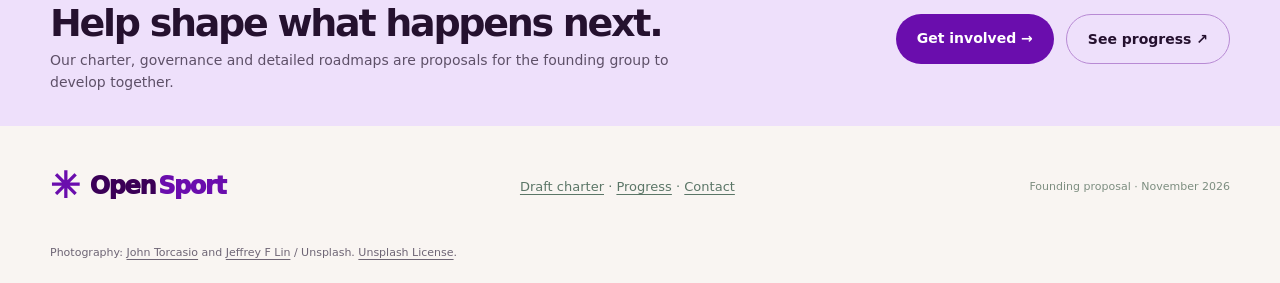
==== commit 05a1d1c0: "Merge pull request #5 from maddiemookins/feat/compact-photo-brand-multisport Photo-led compact Found" ====
--- a/index.html
+++ b/index.html
@@ -1,121 +1,53 @@
 <!doctype html>
-<html lang="en-GB">
-<head>
-  <meta charset="utf-8">
-  <meta name="viewport" content="width=device-width, initial-scale=1">
-  <meta name="description" content="Open Sport is an inclusive community-owned movement and open-source platform for all team sports. Everyone deserves to play, make friends and belong.">
-  <meta name="theme-color" content="#6A0DAD">
-  <title>Open Sport Foundation | Sport belongs to everyone</title>
-  <link rel="stylesheet" href="styles.css">
-</head>
-<body>
-  <a class="skip-link" href="#main">Skip to content</a>
-  <header class="site-header">
-    <div class="shell nav">
-      <a class="brand" href="#top" aria-label="Open Sport home"><span class="brand-mark" aria-hidden="true">✳</span>Open<span>Sport</span></a>
-      <nav aria-label="Main navigation"><a href="index.html" aria-current="page">Home</a><a href="platform.html">The platform</a><a href="progress.html">Progress</a><a href="charter.html">Draft charter</a><a href="demo.html">Try the demo</a><a class="nav-join" href="contact.html">Contact ↗</a></nav>
-    </div>
-  </header>
-  <main id="main">
-    <section class="hero" id="top">
-      <div class="shell hero-grid">
-        <div class="hero-copy">
-          <p class="eyebrow">OPEN SPORT FOUNDATION · FOUNDING PROPOSAL</p>
-          <h1>Sport belongs<br>to <em>everyone.</em></h1>
-          <p class="intro">Everyone deserves to play. Everyone deserves to belong. We’re building an inclusive movement for all team sports, especially welcoming more women, girls and young people. Our first pilot starts with UK hockey.</p>
-          <div class="actions"><a class="button primary" href="demo.html">Try Open Sport free →</a><a class="button outline" href="charter.html">Read the draft charter ↗</a></div>
-          <p class="small-note">All team sports. Friendship, teamwork and belonging.</p>
-        </div>
-        <div class="pitch-art" role="img" aria-label="Abstract purple playing field illustration with seven players represented by coloured dots">
-          <div class="pitch-outline"></div><div class="centre-line"></div><div class="centre-circle"></div>
-          <span class="player one"></span><span class="player two"></span><span class="player three"></span><span class="player four"></span><span class="player five"></span><span class="player six"></span><span class="player seven"></span>
-          <div class="pitch-caption"><span>✳</span><div><strong>PLAY IS THE POINT.</strong><br>Everyone has a place in the game.</div></div>
-        </div>
-      </div>
-      <div class="shell hero-foot"><span>MADE FOR REAL-WORLD SPORT</span><span>01 / THE BEGINNING</span></div>
-    </section>
-    <section class="section mission" id="mission"><div class="shell">
-      <p class="kicker">01 / WHY WE EXIST</p>
-      <div class="section-grid"><h2>More playing.<br>More belonging.<br><span class="accent">More celebrating.</span></h2><div class="body-copy"><p>The best part of sport happens together. The team spirit, the friendships, the first match, the unexpected win and the joy of showing up.</p><p>Our mission is to make team sport accessible, affordable and welcoming for everyone. Participation, teamwork, friendships and belonging are central to Open Sport. We celebrate playing together, helping others and growing confidence.</p><div class="tags"><span>INCLUSIVE</span><span>COMMUNITY</span><span>PLAYER-FIRST</span></div></div></div>
-    </div></section>
-    <section class="section inclusion-section" id="inclusion" aria-labelledby="inclusion-title"><div class="shell">
-<p class="kicker">INCLUSION / EVERYONE DESERVES TO BELONG</p>
-<div class="section-grid"><h2 id="inclusion-title">Everyone deserves to play.<br><span class="accent">Everyone deserves to belong.</span></h2>
-<div class="body-copy"><p>Open Sport welcomes people of every gender, age, ability, identity, background and level of experience. We particularly want more women, girls and young people to discover the joy of team sport, including people who have never felt welcome at a club.</p>
-<p>We prioritise participation, teamwork, friendship, health and belonging. Winning can be wonderful. Every person deserves to feel valued, supported and included, on and off the pitch.</p>
-<p><strong>Our success is measured by the people we bring together, the friendships we help create and the opportunities we open up.</strong></p></div></div>
+<html lang="en-GB"><head><meta charset="utf-8"><meta name="viewport" content="width=device-width,initial-scale=1">
+<meta name="description" content="More playing. More belonging. More celebrating. Open Sport is an inclusive, community-owned movement and platform for every team sport.">
+<meta name="theme-color" content="#6A0DAD"><title>Open Sport Foundation | Sport belongs to everyone</title>
+<link rel="stylesheet" href="styles.css"></head>
+<body><a class="skip-link" href="#main">Skip to content</a>
+<header class="site-header"><div class="shell nav"><a class="brand" href="index.html" aria-label="Open Sport home"><span class="brand-mark" aria-hidden="true">✳</span>Open<span>Sport</span></a>
+<nav aria-label="Main navigation"><a href="index.html" aria-current="page">Home</a><a href="sports.html">Sports</a><a href="platform.html">The platform</a><a href="sporting-bodies.html">Leagues &amp; bodies</a><a href="progress.html">Progress</a><a href="demo.html">Try the demo</a><a class="nav-join" href="contact.html">Get involved ↗</a></nav></div></header>
+<main id="main">
+<section class="compact-hero">
+ <div class="shell compact-hero-grid">
+  <div class="compact-hero-copy"><p class="eyebrow">SPORT FOR EVERYONE · A FOUNDING PROPOSAL</p>
+   <h1>More playing.<br>More belonging.<br><em>More celebrating.</em></h1>
+   <p class="intro">Everyone deserves to play. Everyone deserves to belong. We're building community-owned technology that brings people together through team sport.</p>
+   <div class="actions"><a class="button primary" href="demo.html">Try the interactive demo →</a><a class="button outline" href="charter.html">Read the founding charter ↗</a></div>
+   <p class="hero-micro">Every team sport · No Open Sport player subscription · Starting with UK hockey</p>
+  </div>
+  <figure class="hero-photograph">
+   <img src="https://images.unsplash.com/photo-1554539484-e4fab56d4a5c?auto=format&amp;fit=crop&amp;w=1100&amp;q=80" alt="Women playing field hockey together during a match" width="1100" height="860" fetchpriority="high">
+   <figcaption><strong>SPORT BELONGS TO EVERYONE.</strong><span>On the pitch, on the team, in the community.</span></figcaption>
+  </figure>
+ </div>
+</section>
+<section class="compact-sports" aria-labelledby="sports-title"><div class="shell">
+ <div class="compact-section-heading"><div><p class="kicker">ALL TEAM SPORTS, FROM DAY ONE</p><h2 id="sports-title">Your sport belongs here.</h2></div><a class="inline-link" href="sports.html">Explore every sport →</a></div>
+ <div class="sport-icon-grid" aria-label="Example team sports">
+  <a href="sports.html#hockey"><span aria-hidden="true">🏑</span><strong>Hockey</strong></a>
+  <a href="sports.html#football"><span aria-hidden="true">⚽</span><strong>Football</strong></a>
+  <a href="sports.html#netball"><span aria-hidden="true">🏐</span><strong>Netball</strong></a>
+  <a href="sports.html#rugby"><span aria-hidden="true">🏉</span><strong>Rugby</strong></a>
+  <a href="sports.html#basketball"><span aria-hidden="true">🏀</span><strong>Basketball</strong></a>
+  <a href="sports.html#cricket"><span aria-hidden="true">🏏</span><strong>Cricket</strong></a>
+  <a href="sports.html#volleyball"><span aria-hidden="true">🏐</span><strong>Volleyball</strong></a>
+  <a href="sports.html#more"><span aria-hidden="true">✳</span><strong>More sports</strong></a>
+ </div>
 </div></section>
-    <section class="goal section"><div class="shell goal-layout"><div><p class="kicker pale">02 / OUR BIG, AUDACIOUS GOAL</p><div class="million">1,000,000</div><h2>people playing amateur<br>sport every week.</h2></div><p>Our long-term ambition.<br>One person. One team.<br>One match at a time. ↗</p></div></section>
-    <section class="section features" id="platform"><div class="shell">
-      <p class="kicker">03 / WHAT WE'RE BUILDING</p>
-      <div class="section-grid"><h2>Built around<br>the joy of <i>playing.</i></h2><p class="body-copy">For all team sports, including hockey, football, netball, rugby, basketball, cricket and volleyball. No Open Sport player subscriptions. Clubs manage their own fees.</p></div>
-      <div class="cards">
-        <article><div class="card-icon">◉</div><small>01</small><h3>Your team, together.</h3><p>Run your club from a dugout in the rain, using nothing more than your phone. Fixtures, squads, availability, match fees and match teas in one place.</p></article>
-        <article><div class="card-icon">✳</div><small>02</small><h3>Every win counts.</h3><p>Celebrate personal milestones, Player of the Match and the people who lift others up.</p></article>
-        <article><div class="card-icon">↗</div><small>03</small><h3>Share the feeling.</h3><p>Tell your team's story through moments, results and local club identity.</p></article>
-      </div>
-    </div></section>
-    <section class="section sporting-bodies" id="sporting-bodies" aria-labelledby="bodies-title"><div class="shell">
-<p class="kicker">ONE PLATFORM / EVERY LEVEL OF SPORT</p>
-<div class="section-grid"><h2 id="bodies-title">From the dugout<br>to the <span class="accent">federation.</span></h2>
-<div class="body-copy"><p><strong>Run your club from a dugout in the rain.</strong> Grassroots sport is powered by volunteers. We are building easy-to-use tools that work on your phone, wherever your team plays.</p><p>Our long-term ambition is a complete open-source platform to run a club, league, national governing body or international federation. The following capabilities describe our roadmap, not the full functionality of today's demo.</p></div></div>
-<div class="capability-grid">
-<article><h3>Membership and clubs</h3><p>Registration, teams, volunteers, committees, membership and insurance.</p></article>
-<article><h3>Leagues and competitions</h3><p>Fixtures, squads, results, tables, tournaments, promotion and relegation.</p></article>
-<article><h3>Officials and coaches</h3><p>Umpire and referee appointments, coach qualifications and development pathways.</p></article>
-<article><h3>Safeguarding and welfare</h3><p>Junior protections, safeguarding oversight, welfare processes and reporting.</p></article>
-<article><h3>Governance and integrity</h3><p>Member voting, committees, constitutions, disciplinary cases and appeals.</p></article>
-<article><h3>Finances and facilities</h3><p>Fees, sponsorship, grants, budgets, venues, equipment and bookings.</p></article>
-<article><h3>Community and recognition</h3><p>Messaging, volunteering, player milestones, participation and achievements.</p></article>
-<article><h3>Insight and growth</h3><p>Participation trends, inclusion measures and sporting-body reporting.</p></article>
-</div><p class="roadmap-note">Starting with grassroots hockey in the UK, designed for all team sports and sporting bodies of every size. <a class="inline-link" href="platform.html">Explore the full platform vision</a>.</p>
+<section class="compact-journeys"><div class="shell">
+ <div class="compact-section-heading"><div><p class="kicker">FIND YOUR WAY IN</p><h2>One movement. Many ways to take part.</h2></div><p>Pick the part of Open Sport that matters to you.</p></div>
+ <div class="audience-cards">
+  <a href="demo.html"><span class="audience-index">01 / PLAYERS</span><h3>Find your people.</h3><p>See your fixtures, match-day squad, friends and celebrations. Experience our fictional club.</p><strong>Try the app ↗</strong></a>
+  <a href="platform.html"><span class="audience-index">02 / CLUBS &amp; VOLUNTEERS</span><h3>Run it from the dugout.</h3><p>Teams, availability, match teas and admin, on your phone, even when the signal disappears.</p><strong>Discover the platform ↗</strong></a>
+  <a href="sporting-bodies.html"><span class="audience-index">03 / LEAGUES &amp; FEDERATIONS</span><h3>Build the competition.</h3><p>Leagues, rankings, fixtures, promotion, relegation and transparent governance.</p><strong>Explore sporting bodies ↗</strong></a>
+ </div>
 </div></section>
-    <section class="section demo-showcase" id="try-demo" aria-labelledby="try-demo-title">
-      <div class="shell">
-        <p class="kicker">04 / TRY IT FOR YOURSELF</p>
-        <div class="demo-intro">
-          <div>
-            <h2 id="try-demo-title">Discover your next<br><span class="accent">team experience.</span></h2>
-            <p>Step inside a fictional hockey club and see how Open Sport works. Explore fixtures, teammates, match teas and the captain's tools. No account needed.</p>
-          </div>
-          <div class="demo-cta">
-            <a class="button primary" href="https://open-sport-app.pages.dev/" target="_blank" rel="noopener noreferrer">Open the full demo ↗ <span class="visually-hidden">(opens in a new tab)</span></a>
-            <p>Best for smaller screens. Your practice choices stay in your browser.</p>
-          </div>
-        </div>
-        <div class="demo-frame-shell">
-          <div class="demo-frame-toolbar"><div class="demo-browser-dot" aria-hidden="true"><i></i><i></i><i></i></div><strong>Open Sport interactive demo</strong><span>FICTIONAL DATA</span></div>
-          <iframe class="demo-frame" title="Explore the Open Sport fictional interactive player demo" src="https://open-sport-app.pages.dev/" loading="lazy" referrerpolicy="strict-origin-when-cross-origin"></iframe>
-        </div>
-        <p class="demo-fallback">Having trouble seeing the embedded demo? <a href="https://open-sport-app.pages.dev/" target="_blank" rel="noopener noreferrer">Open Open Sport directly ↗</a>. The demo is a working prototype with fictional players and no live club data.</p>
-      </div>
-    </section>
-    <section class="section features" id="charter" aria-labelledby="charter-title"><div class="shell">
-      <p class="kicker">05 / FOUNDING CHARTER · DISCUSSION DRAFT</p>
-      <div class="section-grid">
-        <h2 id="charter-title">How we want<br>to work together.</h2>
-        <p class="body-copy">Read our <a class="inline-link" href="charter.html">complete draft charter</a>. The founding group will decide the legal structure, membership and voting rules, and how any national federations would work with the Foundation.</p>
-      </div>
-      <div class="cards">
-        <article><h3>Belonging and shared responsibility</h3><p>Everyone deserves dignity and a genuine chance to take part. We propose fair, evidence-based policies, clear ways to raise concerns, and safeguarding and privacy built in from the start.</p></article>
-        <article><h3>A voice for the people who play</h3><p>Players, clubs and volunteers should help make decisions. We propose elected leadership, published decisions and budgets, and independent routes to appeal.</p></article>
-        <article><h3>Local clubs, shared tools</h3><p>Clubs should retain local autonomy within shared standards. We propose open-source software and reinvesting any surplus in grassroots sport.</p></article>
-      </div>
-    </div></section>
-    <section class="section progress" id="progress"><div class="shell section-grid">
-      <div><p class="kicker">06 / WHERE WE ARE</p><h2>Starting small.<br>Thinking big.</h2><p>We’re beginning with grassroots hockey in the UK, creating a platform where every team sport and every type of player can eventually feel at home.</p><p><a class="button primary" href="progress.html">See the development status and roadmaps →</a></p></div>
-      <div class="timeline">
-        <div><small>NOW</small><h3>Shape the foundations</h3><p>Brand, community, architecture and our first club conversations.</p></div>
-        <div><small>NEXT</small><h3>Launch a hockey pilot</h3><p>Bring teams together for a genuinely useful match-day experience.</p></div>
-        <div><small>THEN</small><h3>Grow the community</h3><p>More clubs, more sports, more moments worth sharing.</p></div>
-      </div>
-    </div></section>
-    <section class="section join" id="involved"><div class="shell">
-      <p class="kicker pale">07 / COME PLAY A PART</p><h2>Help shape<br>Open Sport.</h2>
-      <p>We're building Open Sport with grassroots clubs, players, volunteers and people who believe sport should bring us together.</p>
-      <div class="join-card"><strong>Founding members, pilot clubs and volunteers</strong><p>Founding members will help shape the charter. UK hockey clubs can help test the pilot. Volunteers can help with outreach, safeguarding, design or software.</p><a class="inline-link" href="contact.html">Contact and feedback plans →</a></div>
-    </div></section>
-  </main>
-  <footer><div class="shell footer"><a class="brand" href="#top"><span class="brand-mark" aria-hidden="true">✳</span>Open<span>Sport</span></a><p>More playing. More belonging. More celebrating.</p><small>Founding proposal · November 2026</small></div></footer>
-</body>
-</html>+<section class="compact-gallery"><div class="shell gallery-grid">
+ <figure><img src="https://images.unsplash.com/photo-1569242185997-c9899faae8ce?auto=format&amp;fit=crop&amp;w=850&amp;q=80" alt="Women's football team competing on the pitch" loading="lazy" width="850" height="500"><figcaption>Play together.</figcaption></figure>
+ <figure><img src="https://images.unsplash.com/photo-1537740338305-a4947648da3b?auto=format&amp;fit=crop&amp;w=850&amp;q=80" alt="Women playing a field hockey match" loading="lazy" width="850" height="500"><figcaption>Belong together.</figcaption></figure>
+ <div class="gallery-callout"><span class="eyebrow">OUR BIG, AUDACIOUS GOAL</span><strong>1,000,000</strong><p>people playing amateur sport every week.</p><a href="progress.html">Follow our progress →</a></div>
+ </div></section>
+<section class="compact-bottom"><div class="shell compact-bottom-inner"><div><p class="kicker">A COMMUNITY-OWNED FOUNDATION</p><h2>Help shape what happens next.</h2><p>Our charter, governance and detailed roadmaps are proposals for the founding group to develop together.</p></div><div class="actions"><a class="button primary" href="contact.html">Get involved →</a><a class="button outline" href="progress.html">See progress ↗</a></div></div></section>
+</main>
+<footer><div class="shell footer"><a class="brand" href="index.html"><span class="brand-mark" aria-hidden="true">✳</span>Open<span>Sport</span></a><p><a href="charter.html">Draft charter</a> · <a href="progress.html">Progress</a> · <a href="contact.html">Contact</a></p><small>Founding proposal · November 2026</small></div><div class="shell photo-credits">Photography: <a href="https://unsplash.com/photos/women-playing-outdoor-sports-oeGMaLjUOxQ" target="_blank" rel="noopener noreferrer">John Torcasio</a> and <a href="https://unsplash.com/photos/women-playing-soccer-during-day-y_7SzG5ohBc" target="_blank" rel="noopener noreferrer">Jeffrey F Lin</a> / Unsplash. <a href="https://unsplash.com/license" target="_blank" rel="noopener noreferrer">Unsplash License</a>.</div></footer>
+</body></html>
--- a/styles.css
+++ b/styles.css
@@ -121,3 +121,110 @@
 .contact-policy p{line-height:1.75;color:#574b61}
 @media(max-width:950px){.roadmap-columns{grid-template-columns:1fr}.roadmap-columns article{padding:24px}}
 @media(max-width:600px){.progress-table th,.progress-table td{padding:13px 14px}.progress-table{font-size:14px}.contact-policy{padding:20px}}
+
+
+/* November 2026 photo-led, editorial brand exploration. Homepage emphasises navigation over scrolling. */
+.site-header .nav{min-height:76px}
+.site-header .nav nav{gap:clamp(9px,1.4vw,23px);font-size:13px;flex-wrap:wrap;justify-content:flex-end}
+.site-header .brand{font-weight:950}
+.compact-hero{background:#f0e5ff;overflow:hidden}
+.compact-hero-grid{display:grid;grid-template-columns:minmax(0,1.06fr) minmax(0,.94fr);gap:36px;align-items:center;padding:37px 0}
+.compact-hero-copy{padding:12px 0}
+.compact-hero-copy .eyebrow{font-size:11px}
+.compact-hero h1,.mini-page-hero h1{font-size:clamp(43px,5.3vw,79px);line-height:1.04;letter-spacing:-.06em;margin:14px 0 18px;font-family:Poppins,Inter,system-ui,sans-serif}
+.compact-hero h1 em,.mini-page-hero h1 em{color:#7d28c4;font-style:normal}
+.compact-hero .intro{font-size:clamp(15px,1.45vw,19px);line-height:1.6;max-width:580px}
+.compact-hero .actions{margin:22px 0 15px}
+.hero-micro{font-size:12px;color:#5b4b66;font-weight:650;line-height:1.5;margin:0}
+.hero-photograph{position:relative;margin:0;min-width:0;aspect-ratio:1.35;overflow:hidden;border-radius:22px 22px 22px 5px;box-shadow:13px 14px 0 #d7b8ef;background:linear-gradient(120deg,#592078,#baa0d8)}
+.hero-photograph img,.gallery-grid img{display:block;width:100%;height:100%;object-fit:cover}
+.hero-photograph figcaption{position:absolute;left:0;bottom:0;right:0;padding:25px 24px 19px;background:linear-gradient(transparent,#25112fcc);color:white;display:grid;gap:2px}
+.hero-photograph figcaption strong{font-weight:900;font-size:15px;letter-spacing:.045em}
+.hero-photograph figcaption span{font-size:12px}
+.compact-sports{padding:31px 0 32px;background:#fff}
+.compact-section-heading{display:flex;justify-content:space-between;align-items:end;gap:22px;margin-bottom:19px}
+.compact-section-heading .kicker{margin:0 0 5px;font-size:10px}
+.compact-section-heading h2{font-size:clamp(26px,2.8vw,38px);margin:0}
+.compact-section-heading p:not(.kicker){max-width:340px;font-size:14px;line-height:1.5;color:#6c596f;margin:0}
+.compact-section-heading .inline-link{font-size:13px;font-weight:800;white-space:nowrap;color:#69109a}
+.sport-icon-grid{display:grid;grid-template-columns:repeat(8,minmax(0,1fr));gap:10px}
+.sport-icon-grid a{min-width:0;display:flex;flex-direction:column;align-items:center;gap:8px;text-align:center;padding:14px 6px 13px;border:1px solid #e4d7ee;border-radius:13px;background:#fcf9ff;transition:transform .16s,box-shadow .16s}
+.sport-icon-grid a:hover{transform:translateY(-3px);box-shadow:0 7px 17px #4514751c}
+.sport-icon-grid span{width:43px;height:43px;display:grid;place-items:center;background:#f0e3ff;border-radius:13px;font-size:25px;color:#6a0dad;font-weight:900}
+.sport-icon-grid strong{font-size:12px}
+.compact-journeys{padding:35px 0 39px;background:#f8f3ff}
+.audience-cards{display:grid;grid-template-columns:repeat(3,minmax(0,1fr));gap:15px}
+.audience-cards>a,.audience-cards>article{display:block;border:1px solid #e7dbed;border-radius:15px;padding:23px;background:#fff;color:#25112f;min-width:0}
+.audience-cards>a:hover{border-color:#8134c5;box-shadow:0 12px 25px #49115e14}
+.audience-index{font-size:10px;font-weight:900;letter-spacing:.12em;color:#761db2}
+.audience-cards h3{font-size:24px;margin:12px 0 8px;letter-spacing:-.035em}
+.audience-cards p{font-size:14px;line-height:1.6;color:#605469;min-height:65px}
+.audience-cards strong{font-size:13px;color:#69109a}
+.compact-gallery{padding:24px 0;background:#fff}
+.gallery-grid{display:grid;grid-template-columns:1fr 1fr .8fr;gap:15px}
+.gallery-grid figure{position:relative;margin:0;height:200px;background:#d6bcf4;border-radius:13px;overflow:hidden}
+.gallery-grid figcaption{position:absolute;bottom:0;left:0;right:0;background:linear-gradient(transparent,#25112fb9);color:white;padding:28px 15px 12px;font-weight:800;font-size:14px}
+.gallery-callout{border-radius:13px;background:#38104f;color:#fff;padding:17px 20px;display:flex;flex-direction:column;justify-content:center}
+.gallery-callout .eyebrow{color:#d8bafa;font-size:9px;margin:0 0 7px}
+.gallery-callout strong{font-size:clamp(28px,3.2vw,44px);letter-spacing:-.065em}
+.gallery-callout p{font-size:14px;line-height:1.3;margin:0 0 13px}
+.gallery-callout a{font-size:12px;font-weight:800;text-decoration:underline;text-underline-offset:4px}
+.compact-bottom{background:#eee0fb;padding:33px 0}
+.compact-bottom-inner{display:flex;align-items:center;justify-content:space-between;gap:27px}
+.compact-bottom-inner .kicker{font-size:10px;margin:0 0 7px}
+.compact-bottom h2{font-size:clamp(26px,3vw,38px);margin:0 0 7px}
+.compact-bottom p:not(.kicker){font-size:14px;color:#5e5068;line-height:1.55;max-width:640px;margin:0}
+.compact-bottom .actions{margin:0;flex-shrink:0}
+.photo-credits{font-size:11px;color:#6e6575;padding:0 0 24px}
+.photo-credits a,.footer a:not(.brand){text-decoration:underline;text-underline-offset:3px}
+.mini-page-hero{padding:52px 0;background:#f0e5ff}
+.mini-page-hero h1{font-size:clamp(42px,5vw,68px)}
+.mini-page-hero p:not(.eyebrow){font-size:18px;line-height:1.65;max-width:780px}
+.mini-page-hero .actions{margin:22px 0 0}
+.compact-catalogue,.league-use-cases,.compact-league{padding:56px 0}
+.compact-catalogue h2,.league-use-cases h2,.compact-league h2{font-size:clamp(30px,4vw,51px)}
+.sport-catalogue{display:grid;grid-template-columns:repeat(4,minmax(0,1fr));gap:15px;margin-top:25px}
+.sport-catalogue article{border-radius:14px;border:1px solid #e4d5ef;background:#fff;padding:22px}
+.sport-catalogue article>span{font-size:33px;color:#6a0dad;font-weight:900}
+.sport-catalogue h3{font-size:20px;margin:13px 0 7px}
+.sport-catalogue p{font-size:13px;line-height:1.55;color:#5e5763;min-height:62px}
+.sport-catalogue small{font-weight:850;color:#7027a8;font-size:10px;letter-spacing:.09em}
+.compact-league{background:#f8f2ff}
+.league-steps{display:grid;grid-template-columns:repeat(4,minmax(0,1fr));gap:14px;margin:28px 0}
+.league-steps article{background:#fff;border-radius:13px;padding:24px;border:1px solid #e8d8ef}
+.league-steps article>span{font-size:26px;font-weight:950;color:#7d29bd}
+.league-steps h3{font-size:19px;margin:12px 0 8px}
+.league-steps p{color:#64596a;font-size:14px;line-height:1.6}
+.league-note{background:#efe0ff;border-left:5px solid #6a0dad;border-radius:8px;padding:20px 25px}
+.league-note h3{margin:0 0 9px}.league-note p{margin:0;line-height:1.7;font-size:14px}
+@media(max-width:1050px){
+ .compact-hero-grid{grid-template-columns:1fr 1fr;gap:23px}
+ .sport-icon-grid{grid-template-columns:repeat(4,minmax(0,1fr))}
+ .sport-catalogue,.league-steps{grid-template-columns:repeat(2,minmax(0,1fr))}
+ .gallery-grid{grid-template-columns:1fr 1fr}
+ .gallery-callout{grid-column:1/-1}
+}
+@media(max-width:720px){
+ .compact-hero-grid{grid-template-columns:1fr;padding:30px 0 36px}
+ .compact-hero h1{font-size:clamp(40px,10vw,62px)}
+ .hero-photograph{aspect-ratio:1.5;box-shadow:8px 8px 0 #d7b8ef}
+ .compact-section-heading{flex-direction:column;align-items:flex-start;gap:9px}
+ .audience-cards{grid-template-columns:1fr}
+ .audience-cards p{min-height:0}
+ .sport-icon-grid{grid-template-columns:repeat(4,minmax(0,1fr));gap:7px}
+ .sport-icon-grid a{padding:10px 3px}
+ .sport-icon-grid strong{font-size:10px}
+ .sport-icon-grid span{width:37px;height:37px;font-size:23px}
+ .gallery-grid{grid-template-columns:1fr 1fr;gap:8px}
+ .gallery-grid figure{height:155px}
+ .compact-bottom-inner{align-items:flex-start;flex-direction:column}
+ .mini-page-hero{padding:36px 0}.mini-page-hero p:not(.eyebrow){font-size:16px}
+ .sport-catalogue,.league-steps{grid-template-columns:1fr 1fr;gap:10px}
+ .sport-catalogue article,.league-steps article{padding:16px}
+ .sport-catalogue p{min-height:0}
+}
+@media(max-width:450px){
+ .sport-catalogue,.league-steps{grid-template-columns:1fr}
+ .gallery-grid figure{height:132px}
+}
+@media(prefers-reduced-motion:reduce){.sport-icon-grid a{transition:none}}
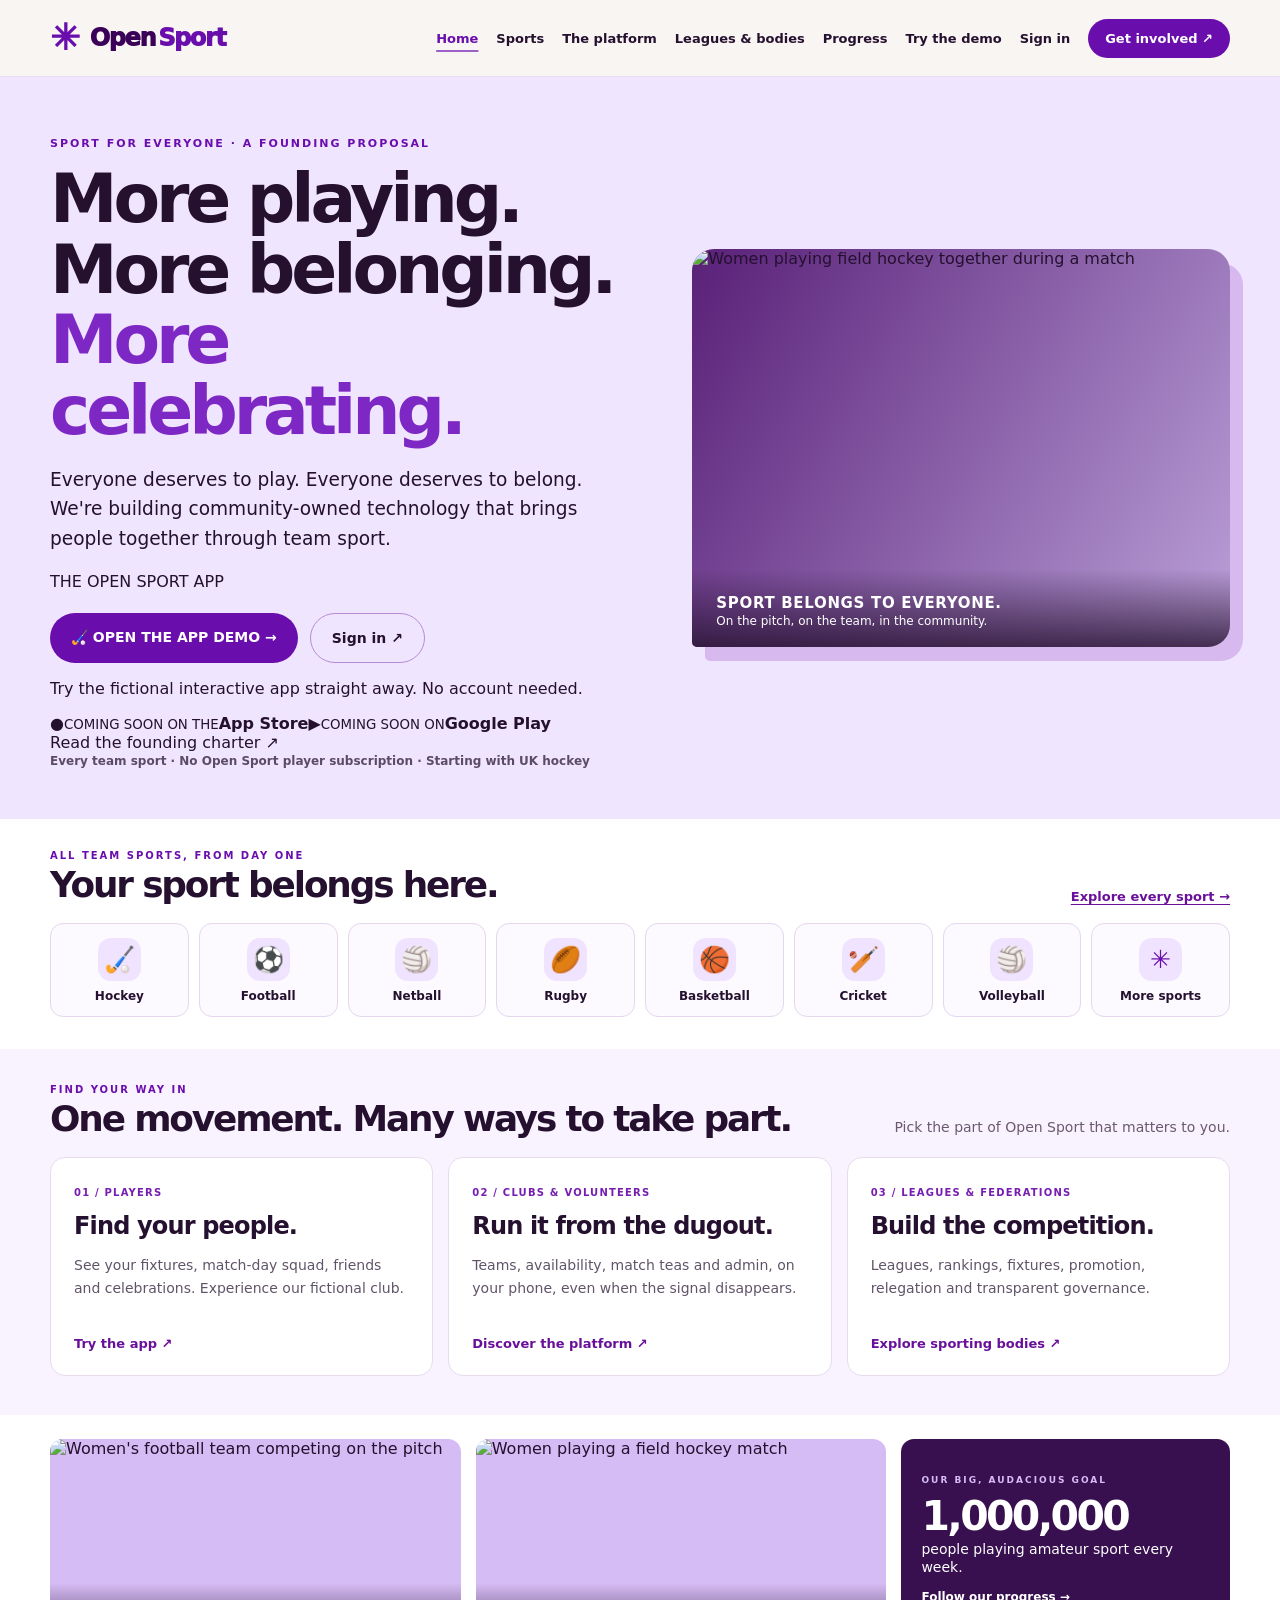
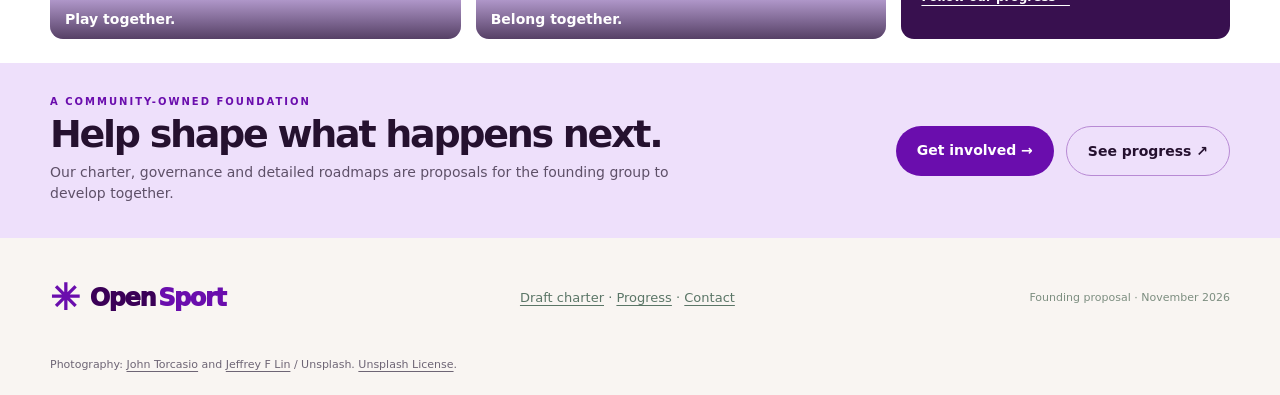
==== commit 75e5092d: "feat(site): make demo first-page focal action, add sign-in and honest coming-soon app-store badges" ====
--- a/index.html
+++ b/index.html
@@ -5,14 +5,14 @@
 <link rel="stylesheet" href="styles.css"></head>
 <body><a class="skip-link" href="#main">Skip to content</a>
 <header class="site-header"><div class="shell nav"><a class="brand" href="index.html" aria-label="Open Sport home"><span class="brand-mark" aria-hidden="true">✳</span>Open<span>Sport</span></a>
-<nav aria-label="Main navigation"><a href="index.html" aria-current="page">Home</a><a href="sports.html">Sports</a><a href="platform.html">The platform</a><a href="sporting-bodies.html">Leagues &amp; bodies</a><a href="progress.html">Progress</a><a href="demo.html">Try the demo</a><a class="nav-join" href="contact.html">Get involved ↗</a></nav></div></header>
+<nav aria-label="Main navigation"><a href="index.html" aria-current="page">Home</a><a href="sports.html">Sports</a><a href="platform.html">The platform</a><a href="sporting-bodies.html">Leagues &amp; bodies</a><a href="progress.html">Progress</a><a href="demo.html">Try the demo</a><a href="login.html" class="nav-signin">Sign in</a><a class="nav-join" href="contact.html">Get involved ↗</a></nav></div></header>
 <main id="main">
 <section class="compact-hero">
  <div class="shell compact-hero-grid">
   <div class="compact-hero-copy"><p class="eyebrow">SPORT FOR EVERYONE · A FOUNDING PROPOSAL</p>
    <h1>More playing.<br>More belonging.<br><em>More celebrating.</em></h1>
    <p class="intro">Everyone deserves to play. Everyone deserves to belong. We're building community-owned technology that brings people together through team sport.</p>
-   <div class="actions"><a class="button primary" href="demo.html">Try the interactive demo →</a><a class="button outline" href="charter.html">Read the founding charter ↗</a></div>
+   <div class="home-app-launch" aria-label="Open Sport application"><span class="home-app-kicker">THE OPEN SPORT APP</span><div class="actions"><a class="button primary home-app-button" href="demo.html">🏑 OPEN THE APP DEMO →</a><a class="button outline" href="login.html">Sign in ↗</a></div><p>Try the fictional interactive app straight away. No account needed.</p><div class="store-badges" aria-label="Mobile application stores"><span class="store-badge not-available" aria-label="Apple App Store: coming soon"><span aria-hidden="true">●</span><span><small>COMING SOON ON THE</small><strong>App Store</strong></span></span><span class="store-badge not-available" aria-label="Google Play: coming soon"><span class="play-triangle" aria-hidden="true">▶</span><span><small>COMING SOON ON</small><strong>Google Play</strong></span></span></div></div><a class="home-charter-link" href="charter.html">Read the founding charter ↗</a>
    <p class="hero-micro">Every team sport · No Open Sport player subscription · Starting with UK hockey</p>
   </div>
   <figure class="hero-photograph">
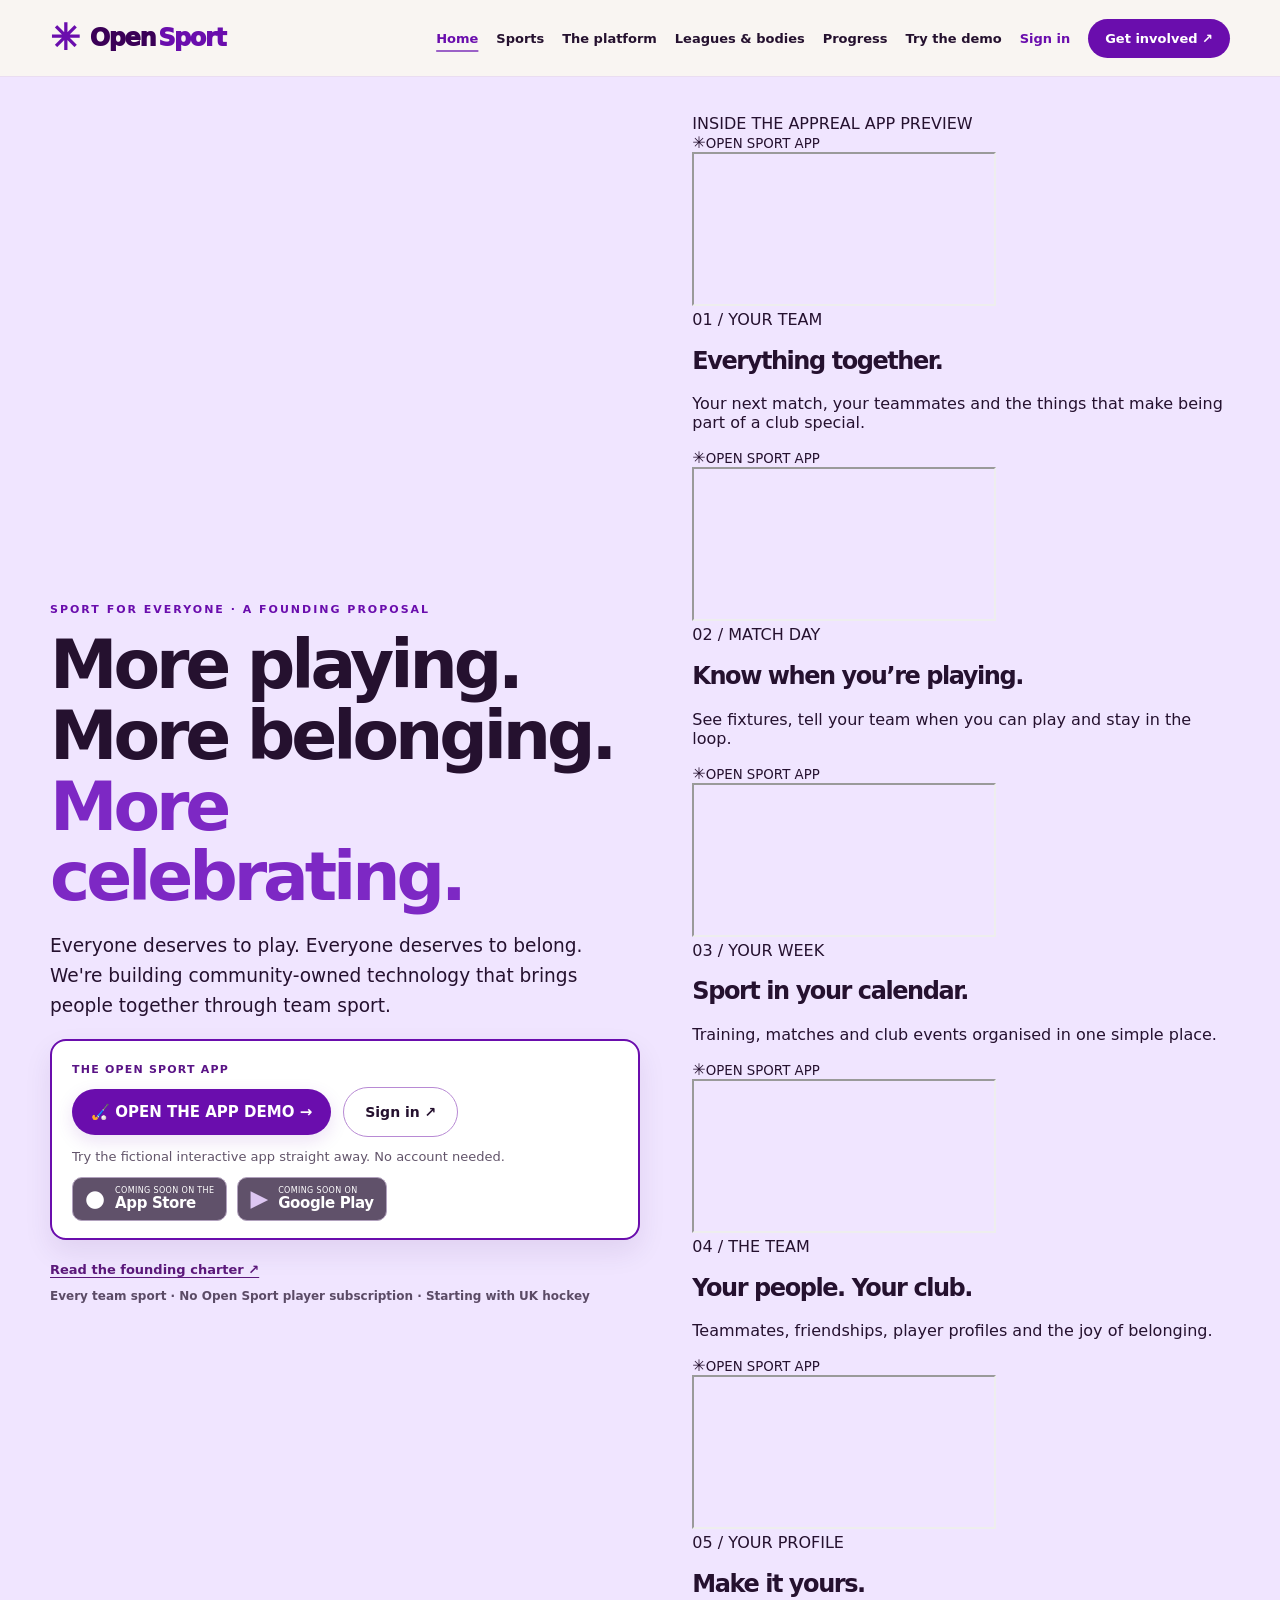
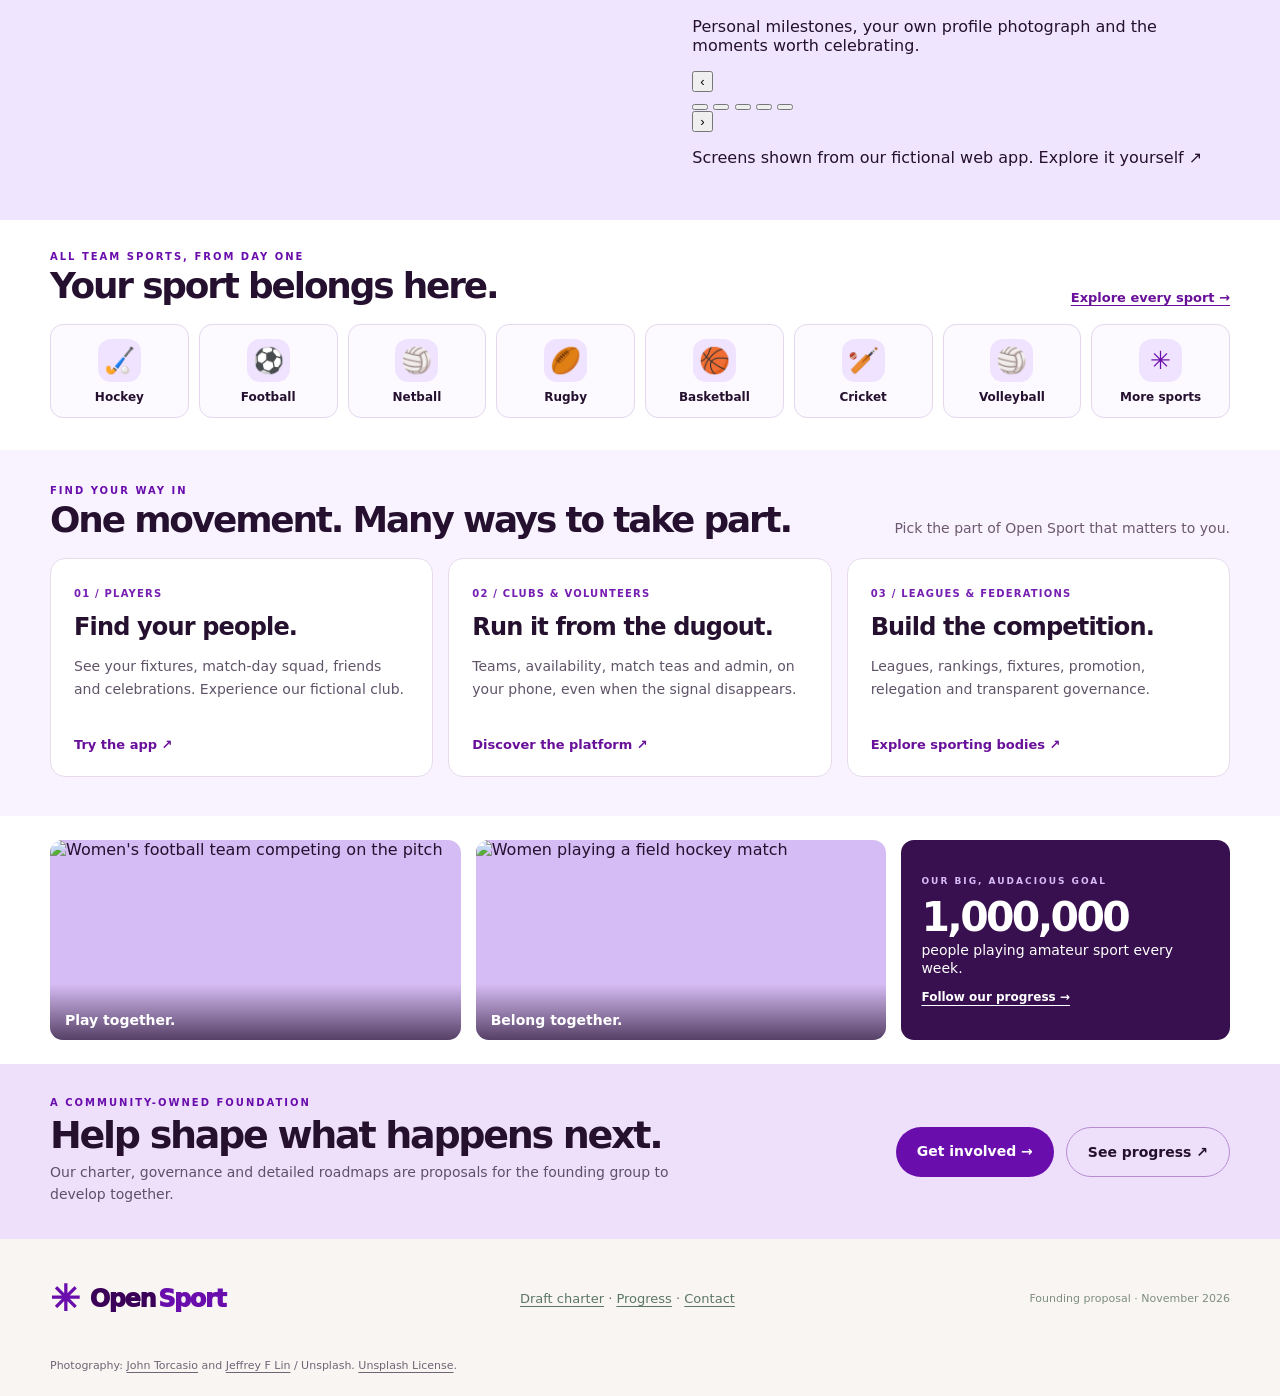
==== commit 5754a9cf: "feat(site): hero phone carousel showcasing actual app views and key features" ====
--- a/index.html
+++ b/index.html
@@ -15,10 +15,66 @@
    <div class="home-app-launch" aria-label="Open Sport application"><span class="home-app-kicker">THE OPEN SPORT APP</span><div class="actions"><a class="button primary home-app-button" href="demo.html">🏑 OPEN THE APP DEMO →</a><a class="button outline" href="login.html">Sign in ↗</a></div><p>Try the fictional interactive app straight away. No account needed.</p><div class="store-badges" aria-label="Mobile application stores"><span class="store-badge not-available" aria-label="Apple App Store: coming soon"><span aria-hidden="true">●</span><span><small>COMING SOON ON THE</small><strong>App Store</strong></span></span><span class="store-badge not-available" aria-label="Google Play: coming soon"><span class="play-triangle" aria-hidden="true">▶</span><span><small>COMING SOON ON</small><strong>Google Play</strong></span></span></div></div><a class="home-charter-link" href="charter.html">Read the founding charter ↗</a>
    <p class="hero-micro">Every team sport · No Open Sport player subscription · Starting with UK hockey</p>
   </div>
-  <figure class="hero-photograph">
-   <img src="https://images.unsplash.com/photo-1554539484-e4fab56d4a5c?auto=format&amp;fit=crop&amp;w=1100&amp;q=80" alt="Women playing field hockey together during a match" width="1100" height="860" fetchpriority="high">
-   <figcaption><strong>SPORT BELONGS TO EVERYONE.</strong><span>On the pitch, on the team, in the community.</span></figcaption>
-  </figure>
+  <section class="hero-phone-showcase" aria-label="Explore Open Sport app features" aria-roledescription="carousel" data-phone-showcase>
+   <div class="showcase-photo-backdrop" aria-hidden="true"></div>
+   <div class="showcase-heading"><span class="showcase-label">INSIDE THE APP</span><span class="showcase-label-dot" aria-hidden="true"></span><span class="showcase-live">REAL APP PREVIEW</span></div>
+   <div class="showcase-window"><div class="showcase-track">
+<div class="showcase-slide" role="group" aria-roledescription="slide" aria-label="1 of 5: Home" data-app-view="home" aria-hidden="false">
+  <div class="showcase-phone" aria-label="Open Sport app home screen">
+   <div class="showcase-phone-screen">
+    <div class="showcase-phone-placeholder"><span aria-hidden="true">✳</span><small>OPEN SPORT APP</small></div>
+    <iframe title="Open Sport fictional app home screen" data-src="https://open-sport-app.pages.dev/?view=home" tabindex="-1" loading="lazy" referrerpolicy="strict-origin-when-cross-origin"></iframe>
+   </div>
+  </div>
+  <div class="showcase-copy"><span class="showcase-kicker">01 / YOUR TEAM</span><h2>Everything together.</h2><p>Your next match, your teammates and the things that make being part of a club special.</p></div>
+ </div>
+<div class="showcase-slide" role="group" aria-roledescription="slide" aria-label="2 of 5: Fixtures" data-app-view="fixtures" aria-hidden="true">
+  <div class="showcase-phone" aria-label="Open Sport app fixtures screen">
+   <div class="showcase-phone-screen">
+    <div class="showcase-phone-placeholder"><span aria-hidden="true">✳</span><small>OPEN SPORT APP</small></div>
+    <iframe title="Open Sport fictional app fixtures screen" data-src="https://open-sport-app.pages.dev/?view=fixtures" tabindex="-1" loading="lazy" referrerpolicy="strict-origin-when-cross-origin"></iframe>
+   </div>
+  </div>
+  <div class="showcase-copy"><span class="showcase-kicker">02 / MATCH DAY</span><h2>Know when you’re playing.</h2><p>See fixtures, tell your team when you can play and stay in the loop.</p></div>
+ </div>
+<div class="showcase-slide" role="group" aria-roledescription="slide" aria-label="3 of 5: Calendar" data-app-view="calendar" aria-hidden="true">
+  <div class="showcase-phone" aria-label="Open Sport app calendar screen">
+   <div class="showcase-phone-screen">
+    <div class="showcase-phone-placeholder"><span aria-hidden="true">✳</span><small>OPEN SPORT APP</small></div>
+    <iframe title="Open Sport fictional app calendar screen" data-src="https://open-sport-app.pages.dev/?view=calendar" tabindex="-1" loading="lazy" referrerpolicy="strict-origin-when-cross-origin"></iframe>
+   </div>
+  </div>
+  <div class="showcase-copy"><span class="showcase-kicker">03 / YOUR WEEK</span><h2>Sport in your calendar.</h2><p>Training, matches and club events organised in one simple place.</p></div>
+ </div>
+<div class="showcase-slide" role="group" aria-roledescription="slide" aria-label="4 of 5: Team" data-app-view="team" aria-hidden="true">
+  <div class="showcase-phone" aria-label="Open Sport app team screen">
+   <div class="showcase-phone-screen">
+    <div class="showcase-phone-placeholder"><span aria-hidden="true">✳</span><small>OPEN SPORT APP</small></div>
+    <iframe title="Open Sport fictional app team screen" data-src="https://open-sport-app.pages.dev/?view=team" tabindex="-1" loading="lazy" referrerpolicy="strict-origin-when-cross-origin"></iframe>
+   </div>
+  </div>
+  <div class="showcase-copy"><span class="showcase-kicker">04 / THE TEAM</span><h2>Your people. Your club.</h2><p>Teammates, friendships, player profiles and the joy of belonging.</p></div>
+ </div>
+<div class="showcase-slide" role="group" aria-roledescription="slide" aria-label="5 of 5: Profile" data-app-view="profile" aria-hidden="true">
+  <div class="showcase-phone" aria-label="Open Sport app profile screen">
+   <div class="showcase-phone-screen">
+    <div class="showcase-phone-placeholder"><span aria-hidden="true">✳</span><small>OPEN SPORT APP</small></div>
+    <iframe title="Open Sport fictional app profile screen" data-src="https://open-sport-app.pages.dev/?view=profile" tabindex="-1" loading="lazy" referrerpolicy="strict-origin-when-cross-origin"></iframe>
+   </div>
+  </div>
+  <div class="showcase-copy"><span class="showcase-kicker">05 / YOUR PROFILE</span><h2>Make it yours.</h2><p>Personal milestones, your own profile photograph and the moments worth celebrating.</p></div>
+ </div>
+   </div></div>
+   <div class="showcase-controls"><button class="showcase-arrow" type="button" data-showcase-prev aria-label="Previous app feature">‹</button><div class="showcase-dots" role="group" aria-label="Choose app feature">
+     <button type="button" data-showcase-dot="0" aria-label="Show Home" aria-pressed="true"></button>
+     <button type="button" data-showcase-dot="1" aria-label="Show Fixtures" aria-pressed="false"></button>
+     <button type="button" data-showcase-dot="2" aria-label="Show Calendar" aria-pressed="false"></button>
+     <button type="button" data-showcase-dot="3" aria-label="Show Team" aria-pressed="false"></button>
+     <button type="button" data-showcase-dot="4" aria-label="Show Profile" aria-pressed="false"></button>
+   </div><button class="showcase-arrow" type="button" data-showcase-next aria-label="Next app feature">›</button></div>
+   <p class="showcase-footnote">Screens shown from our fictional web app. <a href="demo.html">Explore it yourself ↗</a></p>
+   <noscript><p class="showcase-footnote"><a href="demo.html">Open the interactive Open Sport demo</a> to explore the app.</p></noscript>
+  </section>
  </div>
 </section>
 <section class="compact-sports" aria-labelledby="sports-title"><div class="shell">
@@ -50,4 +106,5 @@
 <section class="compact-bottom"><div class="shell compact-bottom-inner"><div><p class="kicker">A COMMUNITY-OWNED FOUNDATION</p><h2>Help shape what happens next.</h2><p>Our charter, governance and detailed roadmaps are proposals for the founding group to develop together.</p></div><div class="actions"><a class="button primary" href="contact.html">Get involved →</a><a class="button outline" href="progress.html">See progress ↗</a></div></div></section>
 </main>
 <footer><div class="shell footer"><a class="brand" href="index.html"><span class="brand-mark" aria-hidden="true">✳</span>Open<span>Sport</span></a><p><a href="charter.html">Draft charter</a> · <a href="progress.html">Progress</a> · <a href="contact.html">Contact</a></p><small>Founding proposal · November 2026</small></div><div class="shell photo-credits">Photography: <a href="https://unsplash.com/photos/women-playing-outdoor-sports-oeGMaLjUOxQ" target="_blank" rel="noopener noreferrer">John Torcasio</a> and <a href="https://unsplash.com/photos/women-playing-soccer-during-day-y_7SzG5ohBc" target="_blank" rel="noopener noreferrer">Jeffrey F Lin</a> / Unsplash. <a href="https://unsplash.com/license" target="_blank" rel="noopener noreferrer">Unsplash License</a>.</div></footer>
+<script src="scripts/phone-showcase.js" defer></script>
 </body></html>
--- a/styles.css
+++ b/styles.css
@@ -228,3 +228,46 @@
  .gallery-grid figure{height:132px}
 }
 @media(prefers-reduced-motion:reduce){.sport-icon-grid a{transition:none}}
+
+
+/* Open the app without scrolling: primary launch button and honest app-store teasers. */
+.home-app-launch{margin:18px 0 12px;padding:17px 20px;background:#fff;border-radius:16px;border:2px solid #6a0dad;box-shadow:0 12px 28px #3b005716;max-width:590px}
+.home-app-kicker{font-size:11px;font-weight:900;letter-spacing:.11em;color:#5a1486}
+.home-app-launch .actions{margin:10px 0!important;display:flex;align-items:center;gap:12px;flex-wrap:wrap}
+.home-app-button{font-size:15px!important;padding:14px 19px!important;box-shadow:0 6px 18px #6a0dad20}
+.home-app-launch>p{font-size:13px;color:#62546a;line-height:1.5;margin:0 0 11px}
+.home-charter-link{display:inline-block;margin:10px 0;font-size:13px;font-weight:750;text-decoration:underline;text-underline-offset:3px;color:#5b187a}
+.store-badges{display:flex;flex-wrap:wrap;gap:10px}
+.store-badge{display:flex;align-items:center;gap:10px;min-width:145px;padding:7px 12px;background:#2b1739;color:white;border-radius:10px;border:1px solid #9882a7}
+.store-badge>span:first-child{font-size:23px;line-height:1.2}
+.store-badge>span:last-child{display:flex;flex-direction:column;line-height:1.08}
+.store-badge small{font-size:8px;letter-spacing:.045em}
+.store-badge strong{font-size:15px;letter-spacing:-.025em}
+.store-badge.not-available{opacity:.75;cursor:not-allowed}
+.store-badge .play-triangle{color:#d2b3ee}
+.nav-signin{font-weight:850;color:#6a0dad!important}
+.sign-in-heading{padding:36px 0}
+.sign-in-heading h1{font-size:clamp(39px,5vw,62px);margin-bottom:8px}
+.login-section{padding:40px 0 65px}
+.login-columns{display:grid;grid-template-columns:minmax(0,1.2fr) minmax(280px,.8fr);gap:25px;align-items:start}
+.login-card,.login-demo{padding:30px;border-radius:17px;border:1px solid #e4d6ef;background:#fff}
+.login-card h2,.login-demo h2{font-size:30px;margin:5px 0 10px}
+.login-card>p,.login-demo>p{color:#5f516a;line-height:1.65;font-size:15px}
+.login-go{display:inline-flex;margin:13px 0}
+.login-helper{font-size:12px!important;color:#62596e!important}
+.login-card hr{border:none;border-top:1px solid #e6dceb;margin:22px 0}
+.social-provider-soon{display:flex;align-items:center;gap:12px;width:100%;background:#f6f3f9;border:1px solid #d6cbdc;padding:13px 15px;border-radius:10px;color:#53445d;font:inherit;font-weight:750;text-align:left;margin:10px 0;cursor:not-allowed}
+.social-provider-soon strong{font-size:21px}
+.social-provider-soon small{margin-left:auto;font-size:11px;font-weight:750}
+.google-g{color:#5676c3}
+.login-policy{background:#f7efff;border-radius:9px;padding:14px;font-size:13px!important}
+.login-policy a,.policy-content a{text-decoration:underline;text-underline-offset:3px}
+.login-demo{background:#f0e5ff;border-color:#dfc6f1}
+.login-demo .button{margin-top:13px}
+.login-demo-mark{font-size:37px;margin:22px 0 12px}
+.policy-content{padding:45px 0 75px}
+.policy-content .shell{max-width:840px}
+.policy-content h2{font-size:24px;margin:30px 0 8px}
+.policy-content p{font-size:16px;line-height:1.8;color:#5e5067}
+@media(max-width:920px){.site-header .nav nav{gap:8px;font-size:11px}.login-columns{grid-template-columns:1fr}}
+@media(max-width:620px){.home-app-launch{padding:14px}.home-app-button{font-size:13px!important}.store-badge{min-width:132px;padding:7px 9px}.store-badge strong{font-size:13px}.login-card,.login-demo{padding:20px}}
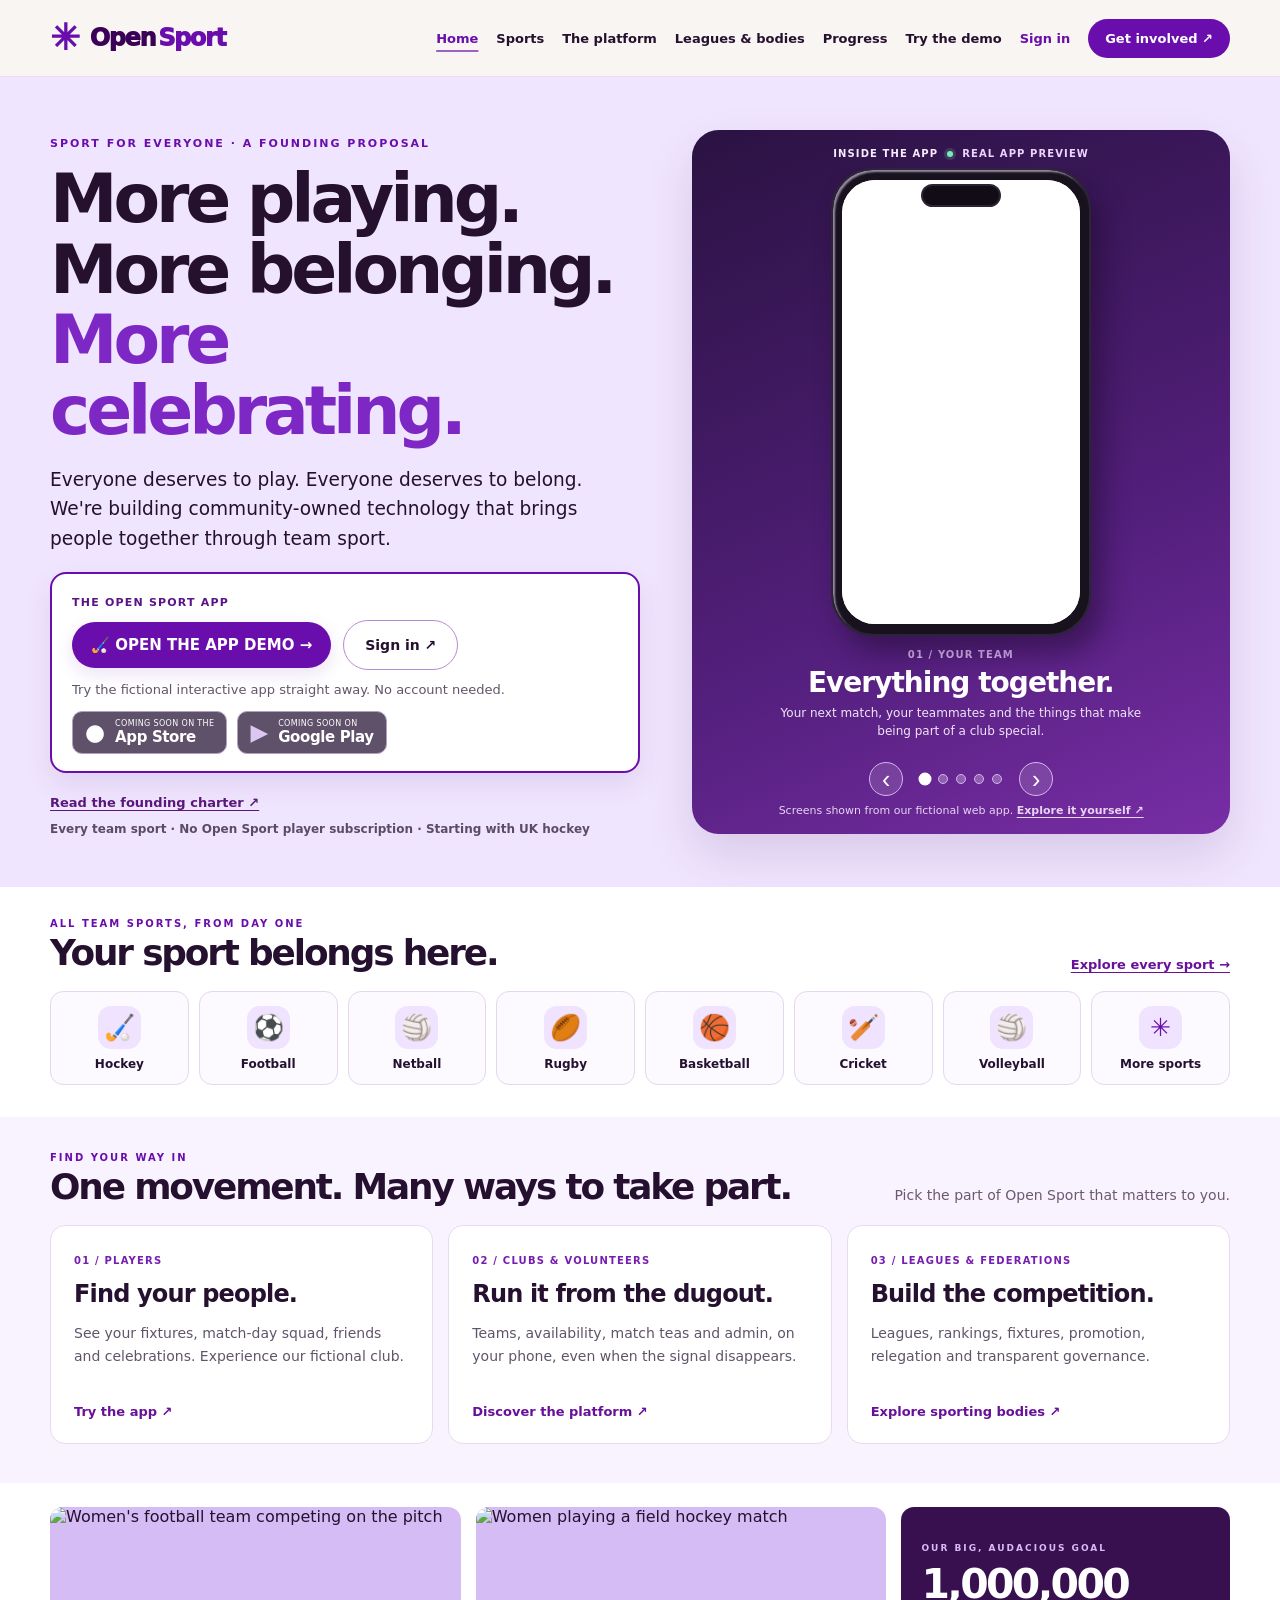
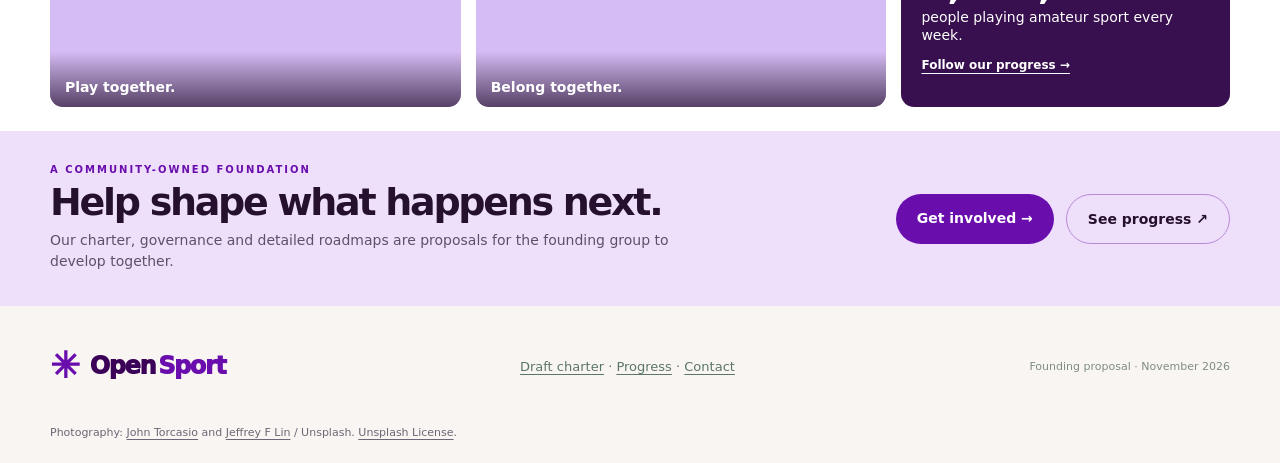
==== commit 840e7acf: "feat(site): announce running app build version in homepage phone showcase" ====
--- a/index.html
+++ b/index.html
@@ -17,7 +17,7 @@
   </div>
   <section class="hero-phone-showcase" aria-label="Explore Open Sport app features" aria-roledescription="carousel" data-phone-showcase>
    <div class="showcase-photo-backdrop" aria-hidden="true"></div>
-   <div class="showcase-heading"><span class="showcase-label">INSIDE THE APP</span><span class="showcase-label-dot" aria-hidden="true"></span><span class="showcase-live">REAL APP PREVIEW</span></div>
+   <div class="showcase-heading"><span class="showcase-label">INSIDE THE APP</span><span class="showcase-label-dot" aria-hidden="true"></span><span class="showcase-live" data-showcase-version role="status" aria-live="polite">REAL APP PREVIEW</span></div>
    <div class="showcase-window"><div class="showcase-track">
 <div class="showcase-slide" role="group" aria-roledescription="slide" aria-label="1 of 5: Home" data-app-view="home" aria-hidden="false">
   <div class="showcase-phone" aria-label="Open Sport app home screen">
--- a/styles.css
+++ b/styles.css
@@ -271,3 +271,35 @@
 .policy-content p{font-size:16px;line-height:1.8;color:#5e5067}
 @media(max-width:920px){.site-header .nav nav{gap:8px;font-size:11px}.login-columns{grid-template-columns:1fr}}
 @media(max-width:620px){.home-app-launch{padding:14px}.home-app-button{font-size:13px!important}.store-badge{min-width:132px;padding:7px 9px}.store-badge strong{font-size:13px}.login-card,.login-demo{padding:20px}}
+
+
+/* Homepage: a real app build inside a device-shaped carousel, never a forked mockup. */
+.hero-phone-showcase{position:relative;isolation:isolate;overflow:hidden;border-radius:27px;background:linear-gradient(155deg,#281340,#582184 63%,#8231b1);color:white;box-shadow:0 22px 48px #35114820;min-width:0}
+.showcase-photo-backdrop{position:absolute;inset:0;z-index:-1;opacity:.28;background:linear-gradient(175deg,#321149e6,#53207aba),url("https://images.unsplash.com/photo-1554539484-e4fab56d4a5c?auto=format&fit=crop&w=900&q=76") center/cover}
+.showcase-heading{display:flex;justify-content:center;align-items:center;gap:9px;padding:18px 18px 9px;letter-spacing:.11em;font-size:10px;font-weight:850}
+.showcase-label{color:#f8eaff}.showcase-live{color:#ebd5ff}
+.showcase-label-dot{width:6px;height:6px;border-radius:50%;background:#7becb0;box-shadow:0 0 0 3px #7becb02b}
+.showcase-window{overflow:hidden;min-width:0;touch-action:pan-y}
+.showcase-track{display:flex;will-change:transform;transition:transform 560ms cubic-bezier(.22,.7,.2,1);min-width:0}
+.showcase-slide{flex:0 0 100%;min-width:0;text-align:center;padding:0 19px 5px}
+.showcase-phone{position:relative;width:260px;height:468px;margin:0 auto 13px;padding:10px 9px;border:2px solid #2a2635;border-radius:42px;background:#18121e;box-shadow:11px 17px 27px #1b092b79, inset 2px 2px 2px #9788a4}
+.showcase-phone:before{content:"";position:absolute;top:16px;left:50%;transform:translateX(-50%);width:76px;height:19px;background:#110c16;border-radius:20px;z-index:2;box-shadow:0 0 0 2px #2c2330}
+.showcase-phone-screen{height:100%;width:100%;overflow:hidden;border-radius:33px;background:#f9f5f2;position:relative}
+.showcase-phone-placeholder{display:grid;align-content:center;justify-items:center;gap:8px;position:absolute;inset:0;background:linear-gradient(160deg,#f6e9ff,#f8f5fc);color:#6a0dad}
+.showcase-phone-placeholder span{font-size:75px}.showcase-phone-placeholder small{font-size:11px;font-weight:850;letter-spacing:.15em}
+.showcase-phone-screen iframe{display:block;position:relative;width:390px;height:722px;border:0;transform:scale(.6154);transform-origin:top left;background:#fff;pointer-events:none;user-select:none}
+.showcase-copy{max-width:450px;margin:0 auto 6px;min-height:93px}
+.showcase-kicker{display:block;font-size:10px;color:#e4c0ff;font-weight:850;letter-spacing:.11em}
+.showcase-copy h2{font-size:clamp(20px,2.4vw,28px);color:#fff;margin:7px 0 5px;line-height:1.15;letter-spacing:-.035em}
+.showcase-copy p{font-size:12px;color:#f1e4f8;line-height:1.5;margin:0 auto;max-width:365px}
+.showcase-controls{display:flex;justify-content:center;align-items:center;gap:17px;padding:9px 14px 3px}
+.showcase-dots{display:flex;gap:8px}
+.showcase-dots button{width:10px;height:10px;padding:0;border:1px solid #d8b2ef;border-radius:50%;background:#ffffff44;cursor:pointer}
+.showcase-dots button[aria-pressed="true"]{background:#fff;border-color:white;transform:scale(1.3)}
+.showcase-arrow{display:grid;place-items:center;width:34px;height:34px;border:1px solid #d8b2ef;border-radius:50%;font-size:25px;font-weight:450;background:#ffffff21;color:white;cursor:pointer}
+.showcase-arrow:hover,.showcase-arrow:focus-visible{background:#ffffff45}
+.showcase-controls button:focus-visible{outline:3px solid #ffd875;outline-offset:3px}
+.showcase-footnote{margin:0;padding:5px 16px 17px;text-align:center;color:#e9d4f1;font-size:11px}
+.showcase-footnote a{text-decoration:underline;text-underline-offset:3px;font-weight:750}
+@media(max-width:720px){.hero-phone-showcase{max-width:530px;margin-inline:auto;width:100%}.showcase-slide{padding-inline:12px}}
+@media(prefers-reduced-motion:reduce){.showcase-track{transition:none}}
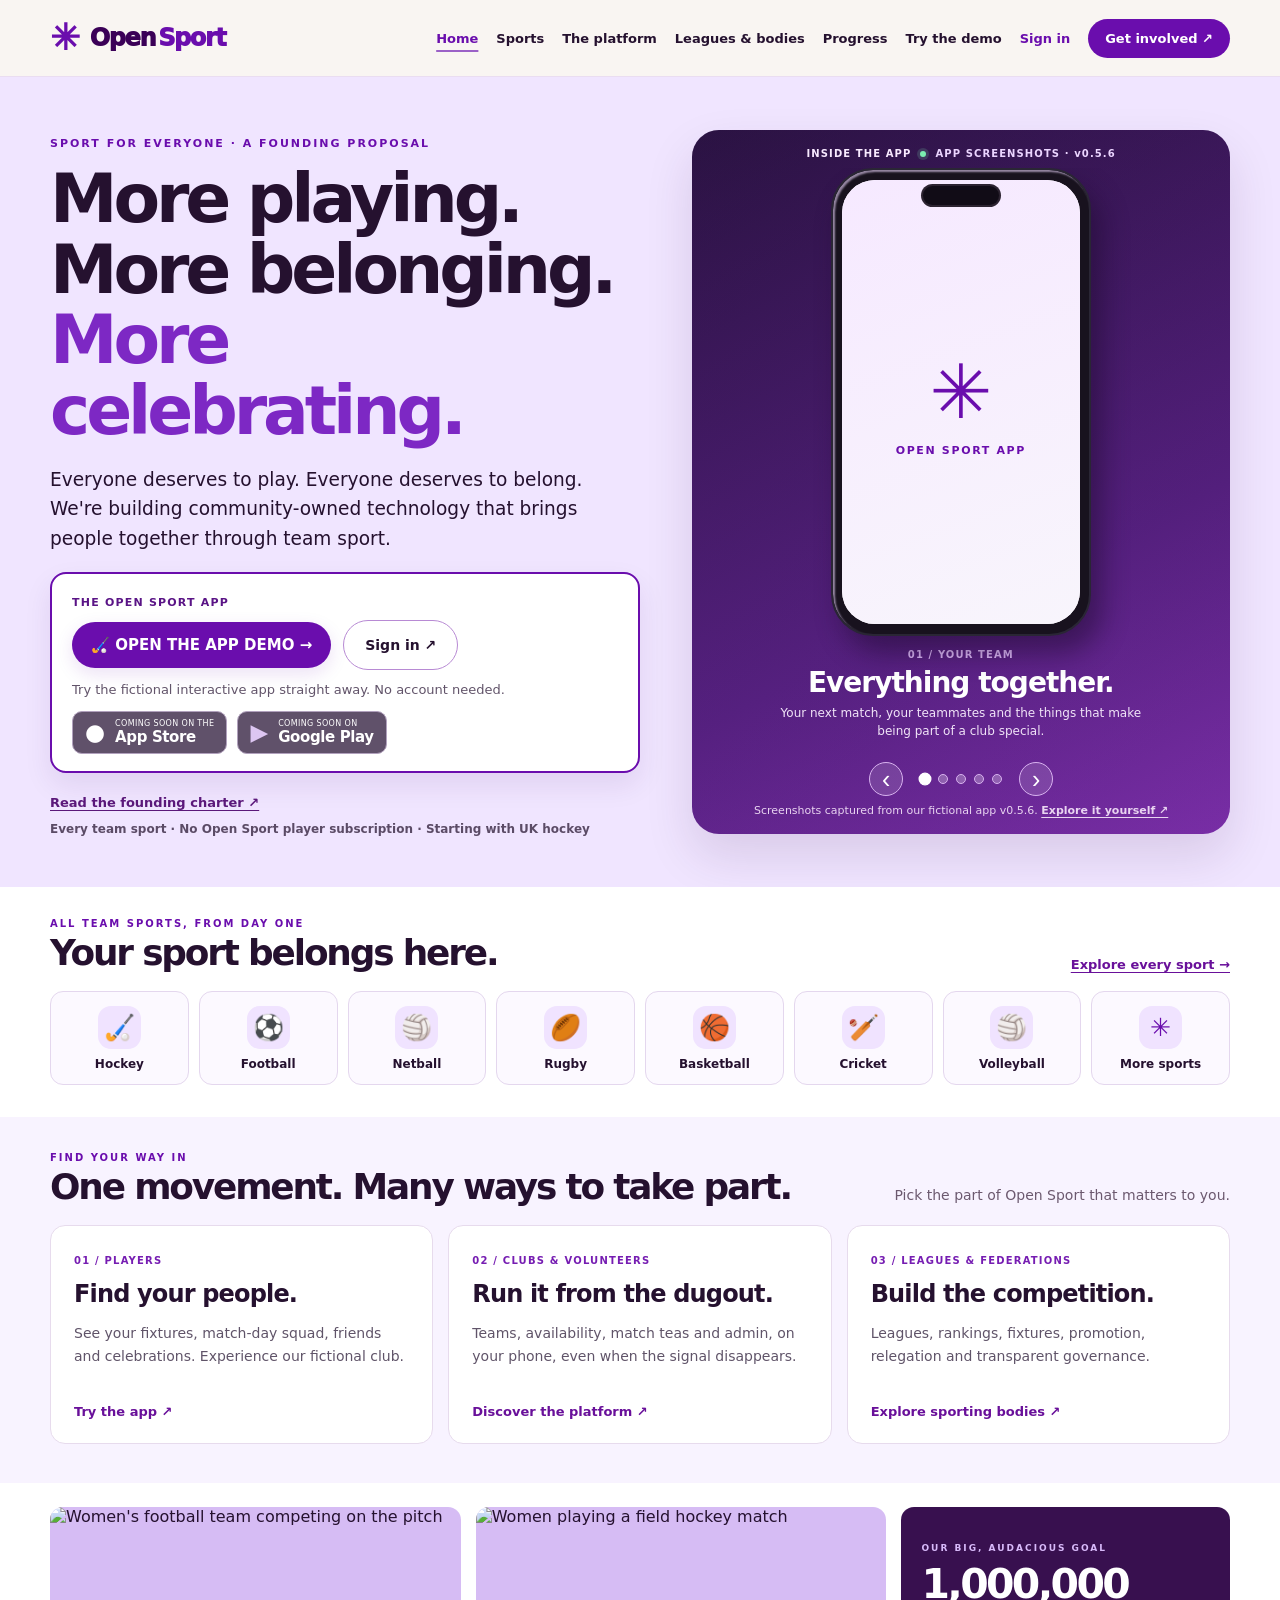
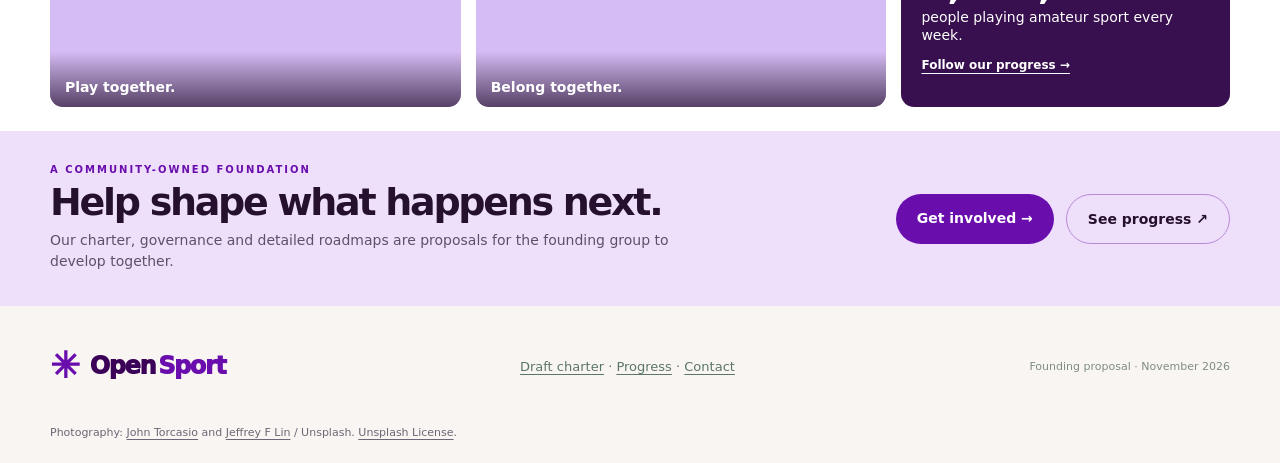
==== commit dca501c0: "fix(showcase): display actual app screenshots in phone carousel instead of access-blocked iframes" ====
--- a/index.html
+++ b/index.html
@@ -17,13 +17,13 @@
   </div>
   <section class="hero-phone-showcase" aria-label="Explore Open Sport app features" aria-roledescription="carousel" data-phone-showcase>
    <div class="showcase-photo-backdrop" aria-hidden="true"></div>
-   <div class="showcase-heading"><span class="showcase-label">INSIDE THE APP</span><span class="showcase-label-dot" aria-hidden="true"></span><span class="showcase-live" data-showcase-version role="status" aria-live="polite">REAL APP PREVIEW</span></div>
+   <div class="showcase-heading"><span class="showcase-label">INSIDE THE APP</span><span class="showcase-label-dot" aria-hidden="true"></span><span class="showcase-live" data-showcase-version role="status" aria-live="polite">APP SCREENSHOTS · v0.5.6</span></div>
    <div class="showcase-window"><div class="showcase-track">
 <div class="showcase-slide" role="group" aria-roledescription="slide" aria-label="1 of 5: Home" data-app-view="home" aria-hidden="false">
   <div class="showcase-phone" aria-label="Open Sport app home screen">
    <div class="showcase-phone-screen">
     <div class="showcase-phone-placeholder"><span aria-hidden="true">✳</span><small>OPEN SPORT APP</small></div>
-    <iframe title="Open Sport fictional app home screen" data-src="https://open-sport-app.pages.dev/?view=home" tabindex="-1" loading="lazy" referrerpolicy="strict-origin-when-cross-origin"></iframe>
+    <img class="showcase-snapshot" src="showcase/home.jpg" alt="Screenshot of the fictional Open Sport home screen" width="390" height="748" fetchpriority="high" decoding="async">
    </div>
   </div>
   <div class="showcase-copy"><span class="showcase-kicker">01 / YOUR TEAM</span><h2>Everything together.</h2><p>Your next match, your teammates and the things that make being part of a club special.</p></div>
@@ -32,7 +32,7 @@
   <div class="showcase-phone" aria-label="Open Sport app fixtures screen">
    <div class="showcase-phone-screen">
     <div class="showcase-phone-placeholder"><span aria-hidden="true">✳</span><small>OPEN SPORT APP</small></div>
-    <iframe title="Open Sport fictional app fixtures screen" data-src="https://open-sport-app.pages.dev/?view=fixtures" tabindex="-1" loading="lazy" referrerpolicy="strict-origin-when-cross-origin"></iframe>
+    <img class="showcase-snapshot" src="showcase/fixtures.jpg" alt="Screenshot of the fictional Open Sport fixtures screen" width="390" height="748" loading="lazy" decoding="async">
    </div>
   </div>
   <div class="showcase-copy"><span class="showcase-kicker">02 / MATCH DAY</span><h2>Know when you’re playing.</h2><p>See fixtures, tell your team when you can play and stay in the loop.</p></div>
@@ -41,7 +41,7 @@
   <div class="showcase-phone" aria-label="Open Sport app calendar screen">
    <div class="showcase-phone-screen">
     <div class="showcase-phone-placeholder"><span aria-hidden="true">✳</span><small>OPEN SPORT APP</small></div>
-    <iframe title="Open Sport fictional app calendar screen" data-src="https://open-sport-app.pages.dev/?view=calendar" tabindex="-1" loading="lazy" referrerpolicy="strict-origin-when-cross-origin"></iframe>
+    <img class="showcase-snapshot" src="showcase/calendar.jpg" alt="Screenshot of the fictional Open Sport calendar screen" width="390" height="748" loading="lazy" decoding="async">
    </div>
   </div>
   <div class="showcase-copy"><span class="showcase-kicker">03 / YOUR WEEK</span><h2>Sport in your calendar.</h2><p>Training, matches and club events organised in one simple place.</p></div>
@@ -50,7 +50,7 @@
   <div class="showcase-phone" aria-label="Open Sport app team screen">
    <div class="showcase-phone-screen">
     <div class="showcase-phone-placeholder"><span aria-hidden="true">✳</span><small>OPEN SPORT APP</small></div>
-    <iframe title="Open Sport fictional app team screen" data-src="https://open-sport-app.pages.dev/?view=team" tabindex="-1" loading="lazy" referrerpolicy="strict-origin-when-cross-origin"></iframe>
+    <img class="showcase-snapshot" src="showcase/team.jpg" alt="Screenshot of the fictional Open Sport team screen" width="390" height="748" loading="lazy" decoding="async">
    </div>
   </div>
   <div class="showcase-copy"><span class="showcase-kicker">04 / THE TEAM</span><h2>Your people. Your club.</h2><p>Teammates, friendships, player profiles and the joy of belonging.</p></div>
@@ -59,7 +59,7 @@
   <div class="showcase-phone" aria-label="Open Sport app profile screen">
    <div class="showcase-phone-screen">
     <div class="showcase-phone-placeholder"><span aria-hidden="true">✳</span><small>OPEN SPORT APP</small></div>
-    <iframe title="Open Sport fictional app profile screen" data-src="https://open-sport-app.pages.dev/?view=profile" tabindex="-1" loading="lazy" referrerpolicy="strict-origin-when-cross-origin"></iframe>
+    <img class="showcase-snapshot" src="showcase/profile.jpg" alt="Screenshot of the fictional Open Sport profile screen" width="390" height="748" loading="lazy" decoding="async">
    </div>
   </div>
   <div class="showcase-copy"><span class="showcase-kicker">05 / YOUR PROFILE</span><h2>Make it yours.</h2><p>Personal milestones, your own profile photograph and the moments worth celebrating.</p></div>
@@ -72,7 +72,7 @@
      <button type="button" data-showcase-dot="3" aria-label="Show Team" aria-pressed="false"></button>
      <button type="button" data-showcase-dot="4" aria-label="Show Profile" aria-pressed="false"></button>
    </div><button class="showcase-arrow" type="button" data-showcase-next aria-label="Next app feature">›</button></div>
-   <p class="showcase-footnote">Screens shown from our fictional web app. <a href="demo.html">Explore it yourself ↗</a></p>
+   <p class="showcase-footnote">Screenshots captured from our fictional app v0.5.6. <a href="demo.html">Explore it yourself ↗</a></p>
    <noscript><p class="showcase-footnote"><a href="demo.html">Open the interactive Open Sport demo</a> to explore the app.</p></noscript>
   </section>
  </div>
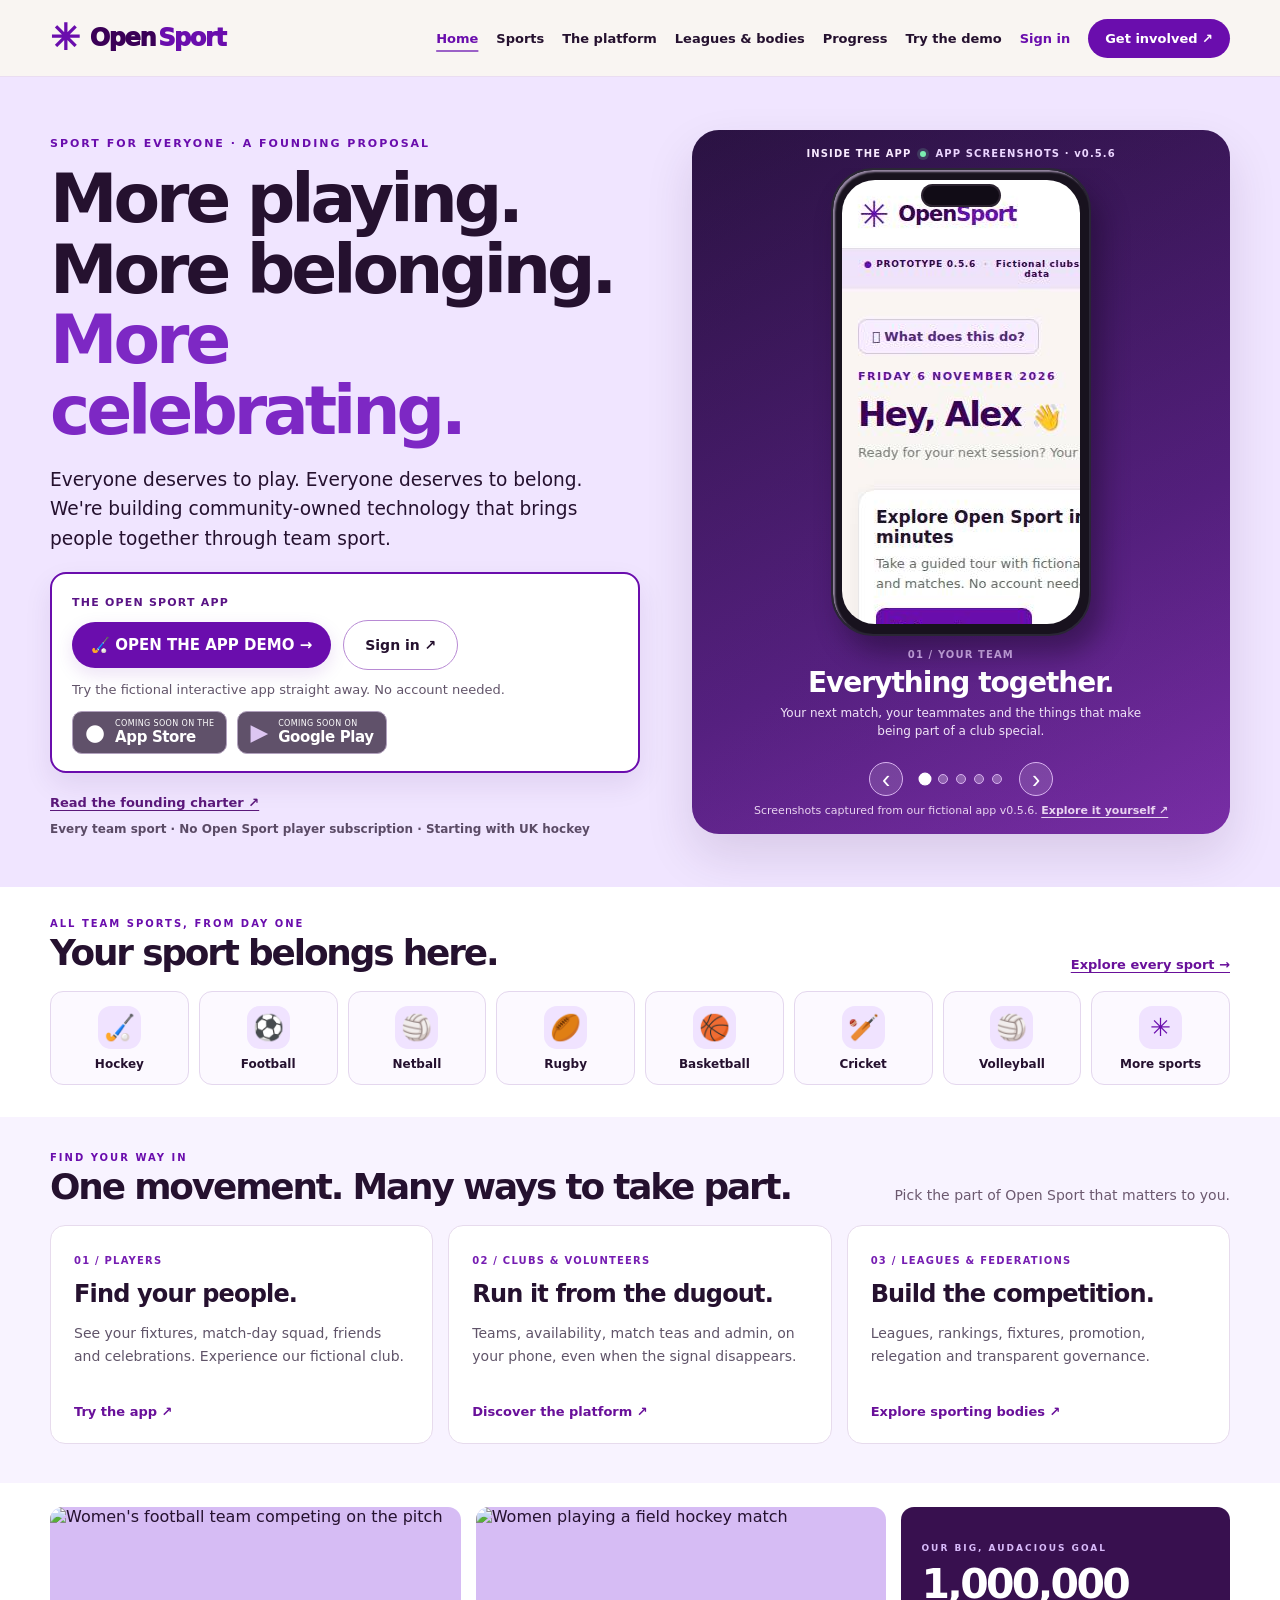
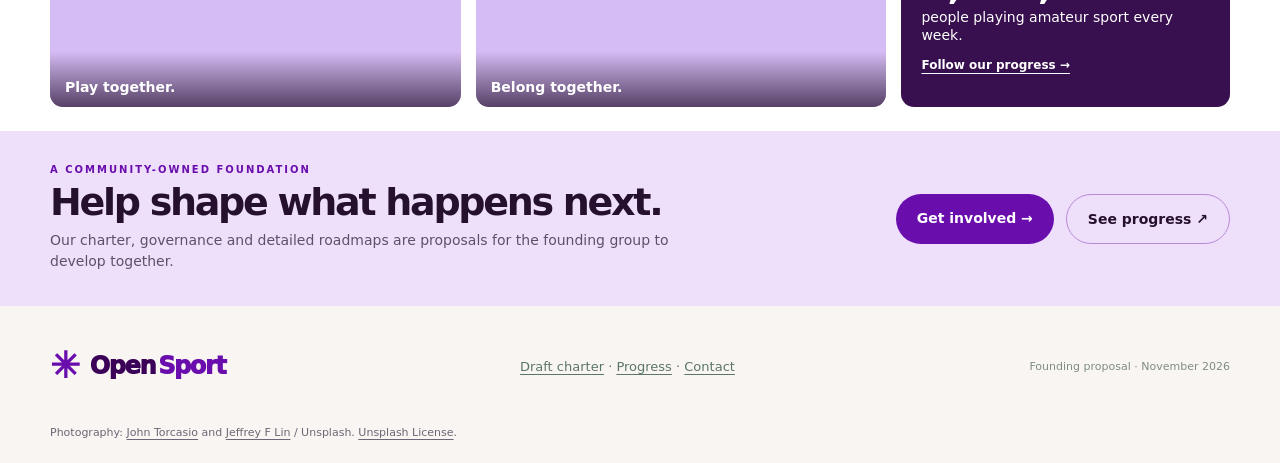
==== commit b4af1036: "fix(showcase): remove overlays that would hide phone screenshots" ====
--- a/index.html
+++ b/index.html
@@ -22,7 +22,7 @@
 <div class="showcase-slide" role="group" aria-roledescription="slide" aria-label="1 of 5: Home" data-app-view="home" aria-hidden="false">
   <div class="showcase-phone" aria-label="Open Sport app home screen">
    <div class="showcase-phone-screen">
-    <div class="showcase-phone-placeholder"><span aria-hidden="true">✳</span><small>OPEN SPORT APP</small></div>
+    
     <img class="showcase-snapshot" src="showcase/home.jpg" alt="Screenshot of the fictional Open Sport home screen" width="390" height="748" fetchpriority="high" decoding="async">
    </div>
   </div>
@@ -31,7 +31,7 @@
 <div class="showcase-slide" role="group" aria-roledescription="slide" aria-label="2 of 5: Fixtures" data-app-view="fixtures" aria-hidden="true">
   <div class="showcase-phone" aria-label="Open Sport app fixtures screen">
    <div class="showcase-phone-screen">
-    <div class="showcase-phone-placeholder"><span aria-hidden="true">✳</span><small>OPEN SPORT APP</small></div>
+    
     <img class="showcase-snapshot" src="showcase/fixtures.jpg" alt="Screenshot of the fictional Open Sport fixtures screen" width="390" height="748" loading="lazy" decoding="async">
    </div>
   </div>
@@ -40,7 +40,7 @@
 <div class="showcase-slide" role="group" aria-roledescription="slide" aria-label="3 of 5: Calendar" data-app-view="calendar" aria-hidden="true">
   <div class="showcase-phone" aria-label="Open Sport app calendar screen">
    <div class="showcase-phone-screen">
-    <div class="showcase-phone-placeholder"><span aria-hidden="true">✳</span><small>OPEN SPORT APP</small></div>
+    
     <img class="showcase-snapshot" src="showcase/calendar.jpg" alt="Screenshot of the fictional Open Sport calendar screen" width="390" height="748" loading="lazy" decoding="async">
    </div>
   </div>
@@ -49,7 +49,7 @@
 <div class="showcase-slide" role="group" aria-roledescription="slide" aria-label="4 of 5: Team" data-app-view="team" aria-hidden="true">
   <div class="showcase-phone" aria-label="Open Sport app team screen">
    <div class="showcase-phone-screen">
-    <div class="showcase-phone-placeholder"><span aria-hidden="true">✳</span><small>OPEN SPORT APP</small></div>
+    
     <img class="showcase-snapshot" src="showcase/team.jpg" alt="Screenshot of the fictional Open Sport team screen" width="390" height="748" loading="lazy" decoding="async">
    </div>
   </div>
@@ -58,7 +58,7 @@
 <div class="showcase-slide" role="group" aria-roledescription="slide" aria-label="5 of 5: Profile" data-app-view="profile" aria-hidden="true">
   <div class="showcase-phone" aria-label="Open Sport app profile screen">
    <div class="showcase-phone-screen">
-    <div class="showcase-phone-placeholder"><span aria-hidden="true">✳</span><small>OPEN SPORT APP</small></div>
+    
     <img class="showcase-snapshot" src="showcase/profile.jpg" alt="Screenshot of the fictional Open Sport profile screen" width="390" height="748" loading="lazy" decoding="async">
    </div>
   </div>
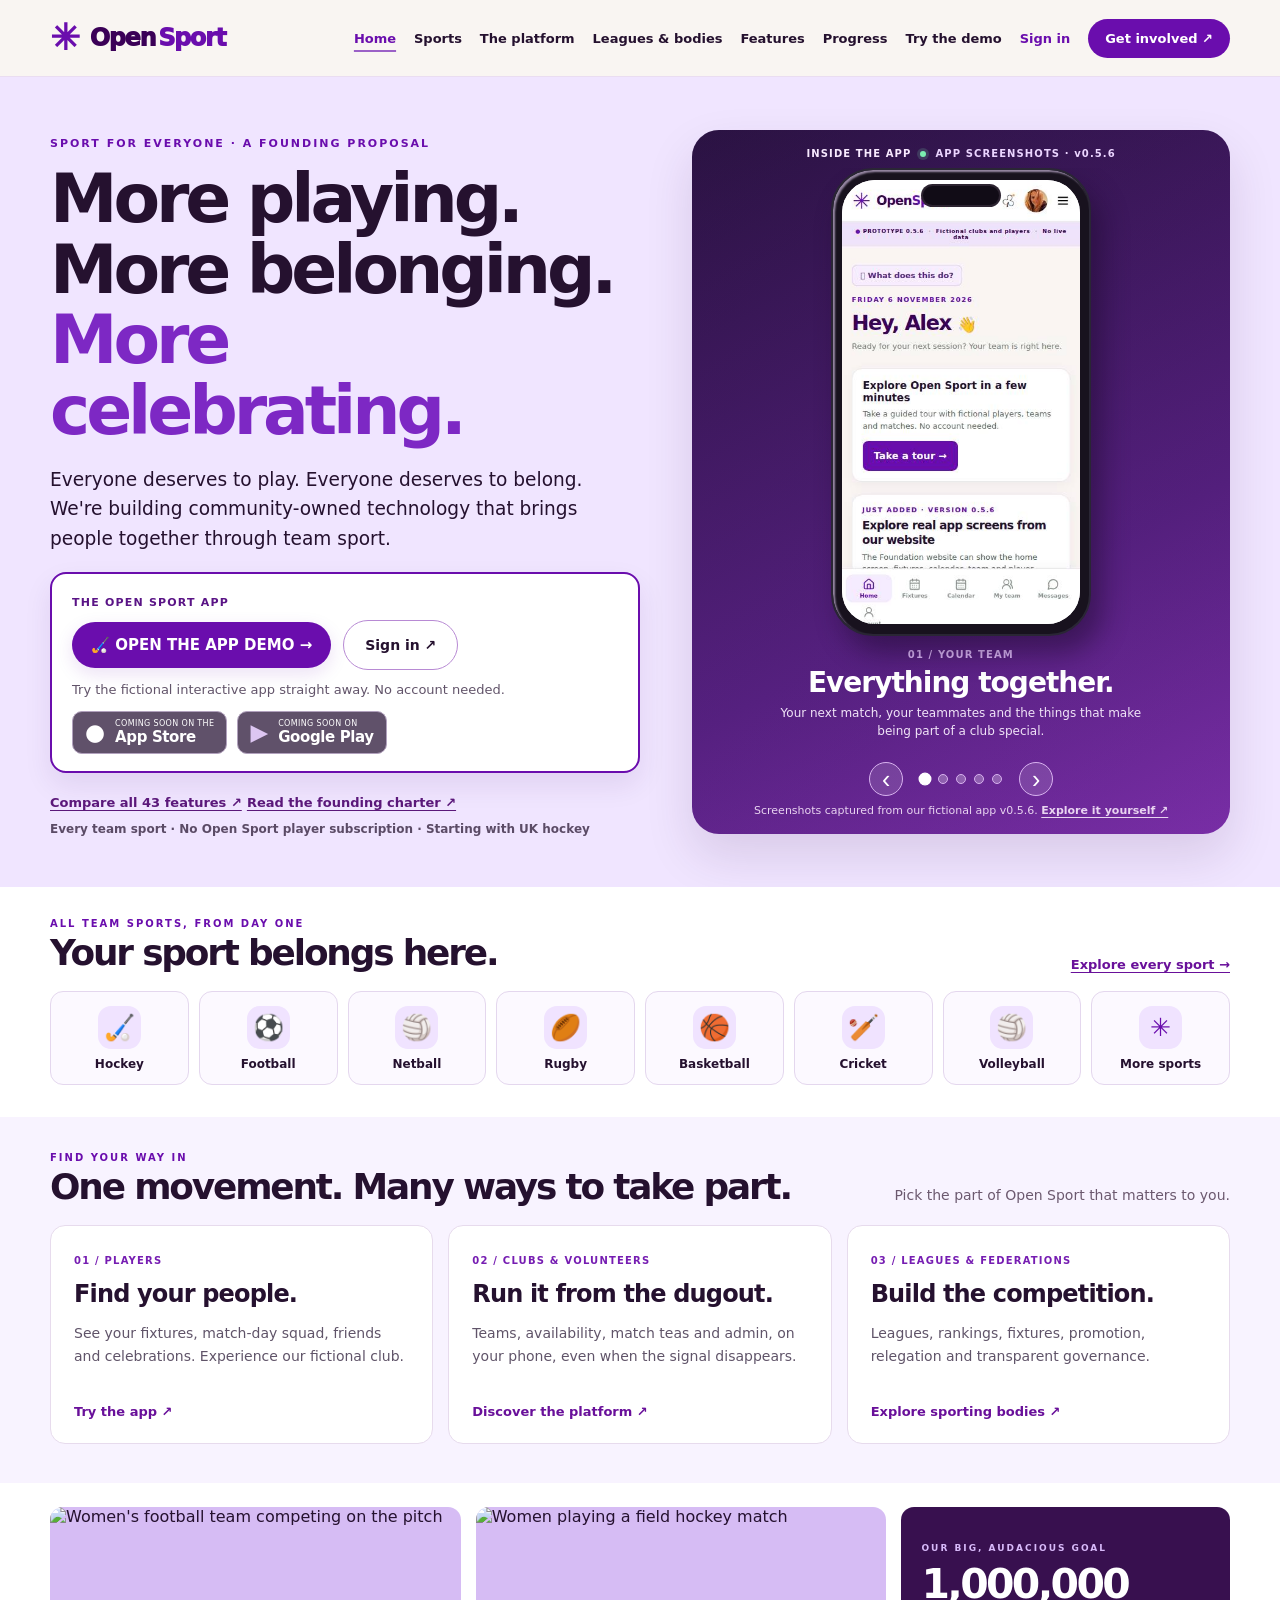
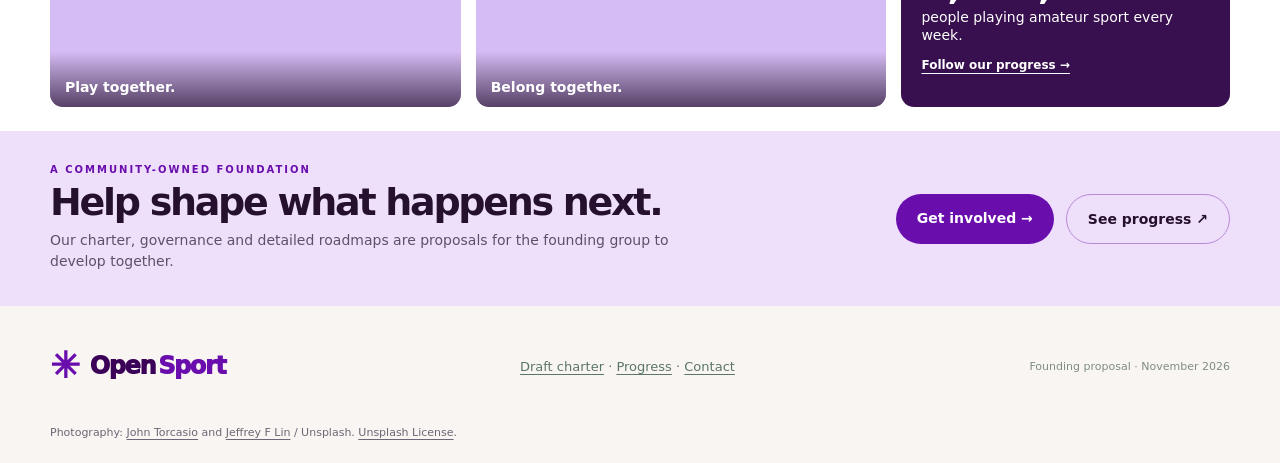
==== commit a880eee2: "feat(site): make full feature matrix discoverable from navigation and key landing pages" ====
--- a/index.html
+++ b/index.html
@@ -5,14 +5,14 @@
 <link rel="stylesheet" href="styles.css"></head>
 <body><a class="skip-link" href="#main">Skip to content</a>
 <header class="site-header"><div class="shell nav"><a class="brand" href="index.html" aria-label="Open Sport home"><span class="brand-mark" aria-hidden="true">✳</span>Open<span>Sport</span></a>
-<nav aria-label="Main navigation"><a href="index.html" aria-current="page">Home</a><a href="sports.html">Sports</a><a href="platform.html">The platform</a><a href="sporting-bodies.html">Leagues &amp; bodies</a><a href="progress.html">Progress</a><a href="demo.html">Try the demo</a><a href="login.html" class="nav-signin">Sign in</a><a class="nav-join" href="contact.html">Get involved ↗</a></nav></div></header>
+<nav aria-label="Main navigation"><a href="index.html" aria-current="page">Home</a><a href="sports.html">Sports</a><a href="platform.html">The platform</a><a href="sporting-bodies.html">Leagues &amp; bodies</a><a href="features.html">Features</a><a href="progress.html">Progress</a><a href="demo.html">Try the demo</a><a href="login.html" class="nav-signin">Sign in</a><a class="nav-join" href="contact.html">Get involved ↗</a></nav></div></header>
 <main id="main">
 <section class="compact-hero">
  <div class="shell compact-hero-grid">
   <div class="compact-hero-copy"><p class="eyebrow">SPORT FOR EVERYONE · A FOUNDING PROPOSAL</p>
    <h1>More playing.<br>More belonging.<br><em>More celebrating.</em></h1>
    <p class="intro">Everyone deserves to play. Everyone deserves to belong. We're building community-owned technology that brings people together through team sport.</p>
-   <div class="home-app-launch" aria-label="Open Sport application"><span class="home-app-kicker">THE OPEN SPORT APP</span><div class="actions"><a class="button primary home-app-button" href="demo.html">🏑 OPEN THE APP DEMO →</a><a class="button outline" href="login.html">Sign in ↗</a></div><p>Try the fictional interactive app straight away. No account needed.</p><div class="store-badges" aria-label="Mobile application stores"><span class="store-badge not-available" aria-label="Apple App Store: coming soon"><span aria-hidden="true">●</span><span><small>COMING SOON ON THE</small><strong>App Store</strong></span></span><span class="store-badge not-available" aria-label="Google Play: coming soon"><span class="play-triangle" aria-hidden="true">▶</span><span><small>COMING SOON ON</small><strong>Google Play</strong></span></span></div></div><a class="home-charter-link" href="charter.html">Read the founding charter ↗</a>
+   <div class="home-app-launch" aria-label="Open Sport application"><span class="home-app-kicker">THE OPEN SPORT APP</span><div class="actions"><a class="button primary home-app-button" href="demo.html">🏑 OPEN THE APP DEMO →</a><a class="button outline" href="login.html">Sign in ↗</a></div><p>Try the fictional interactive app straight away. No account needed.</p><div class="store-badges" aria-label="Mobile application stores"><span class="store-badge not-available" aria-label="Apple App Store: coming soon"><span aria-hidden="true">●</span><span><small>COMING SOON ON THE</small><strong>App Store</strong></span></span><span class="store-badge not-available" aria-label="Google Play: coming soon"><span class="play-triangle" aria-hidden="true">▶</span><span><small>COMING SOON ON</small><strong>Google Play</strong></span></span></div></div><a class="home-charter-link" href="features.html">Compare all 43 features ↗</a> <a class="home-charter-link" href="charter.html">Read the founding charter ↗</a>
    <p class="hero-micro">Every team sport · No Open Sport player subscription · Starting with UK hockey</p>
   </div>
   <section class="hero-phone-showcase" aria-label="Explore Open Sport app features" aria-roledescription="carousel" data-phone-showcase>
--- a/styles.css
+++ b/styles.css
@@ -287,7 +287,7 @@
 .showcase-phone-screen{height:100%;width:100%;overflow:hidden;border-radius:33px;background:#f9f5f2;position:relative}
 .showcase-phone-placeholder{display:grid;align-content:center;justify-items:center;gap:8px;position:absolute;inset:0;background:linear-gradient(160deg,#f6e9ff,#f8f5fc);color:#6a0dad}
 .showcase-phone-placeholder span{font-size:75px}.showcase-phone-placeholder small{font-size:11px;font-weight:850;letter-spacing:.15em}
-.showcase-phone-screen iframe{display:block;position:relative;width:390px;height:722px;border:0;transform:scale(.6154);transform-origin:top left;background:#fff;pointer-events:none;user-select:none}
+.showcase-phone-screen .showcase-snapshot{display:block;width:100%;height:100%;object-fit:cover;object-position:top center;background:#fff;user-select:none}
 .showcase-copy{max-width:450px;margin:0 auto 6px;min-height:93px}
 .showcase-kicker{display:block;font-size:10px;color:#e4c0ff;font-weight:850;letter-spacing:.11em}
 .showcase-copy h2{font-size:clamp(20px,2.4vw,28px);color:#fff;margin:7px 0 5px;line-height:1.15;letter-spacing:-.035em}
